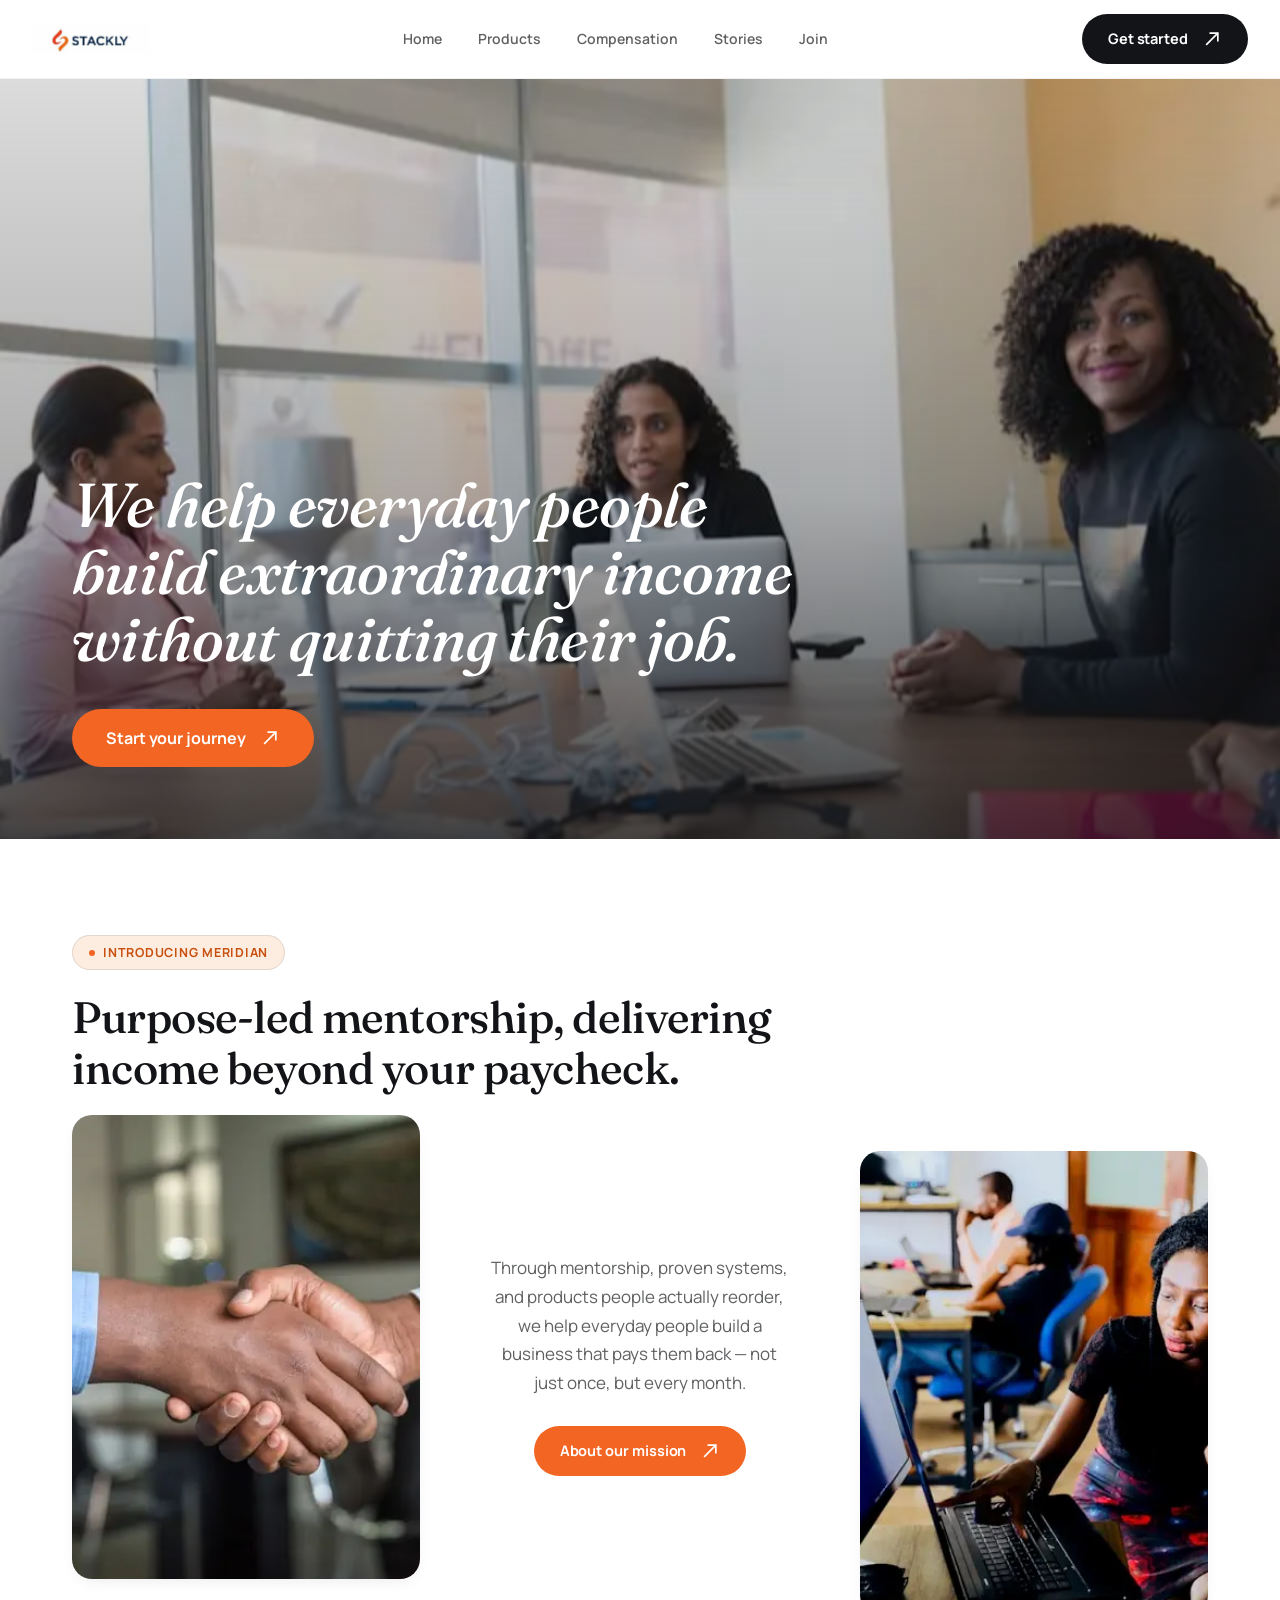
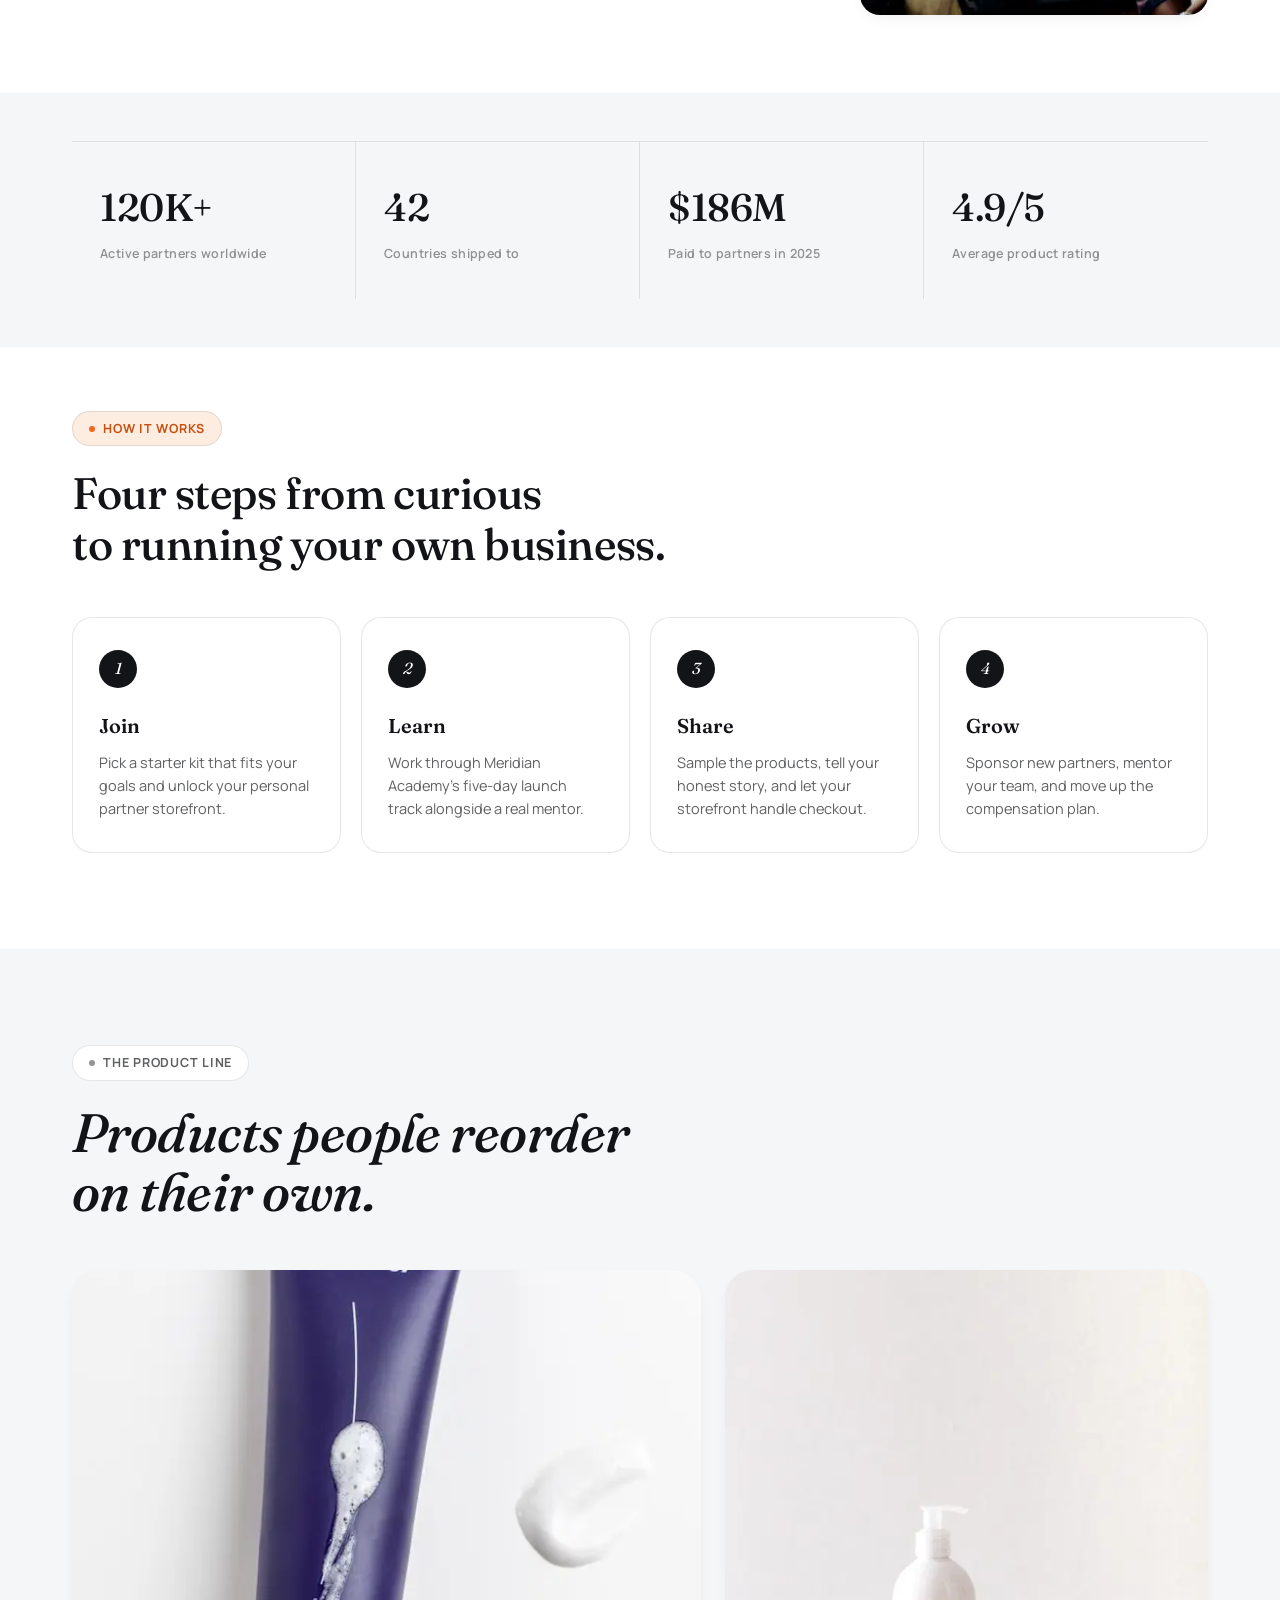
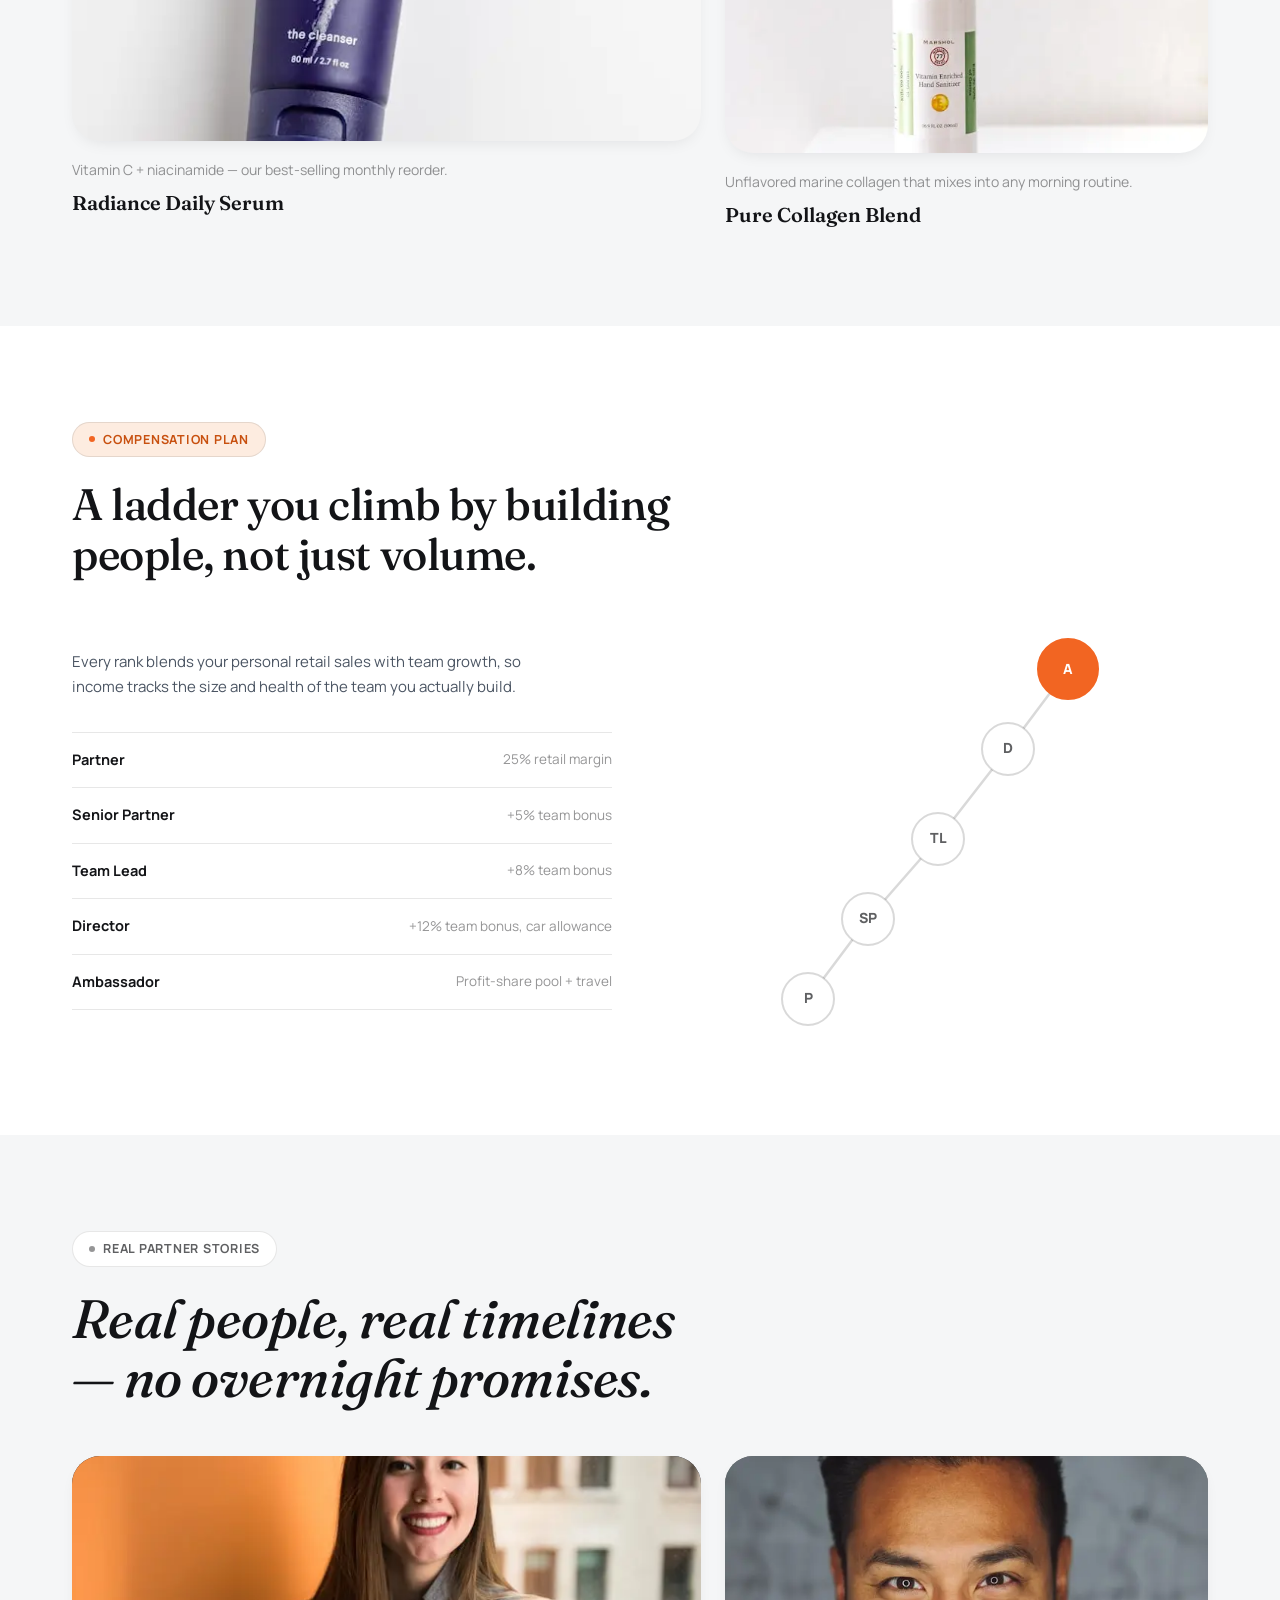
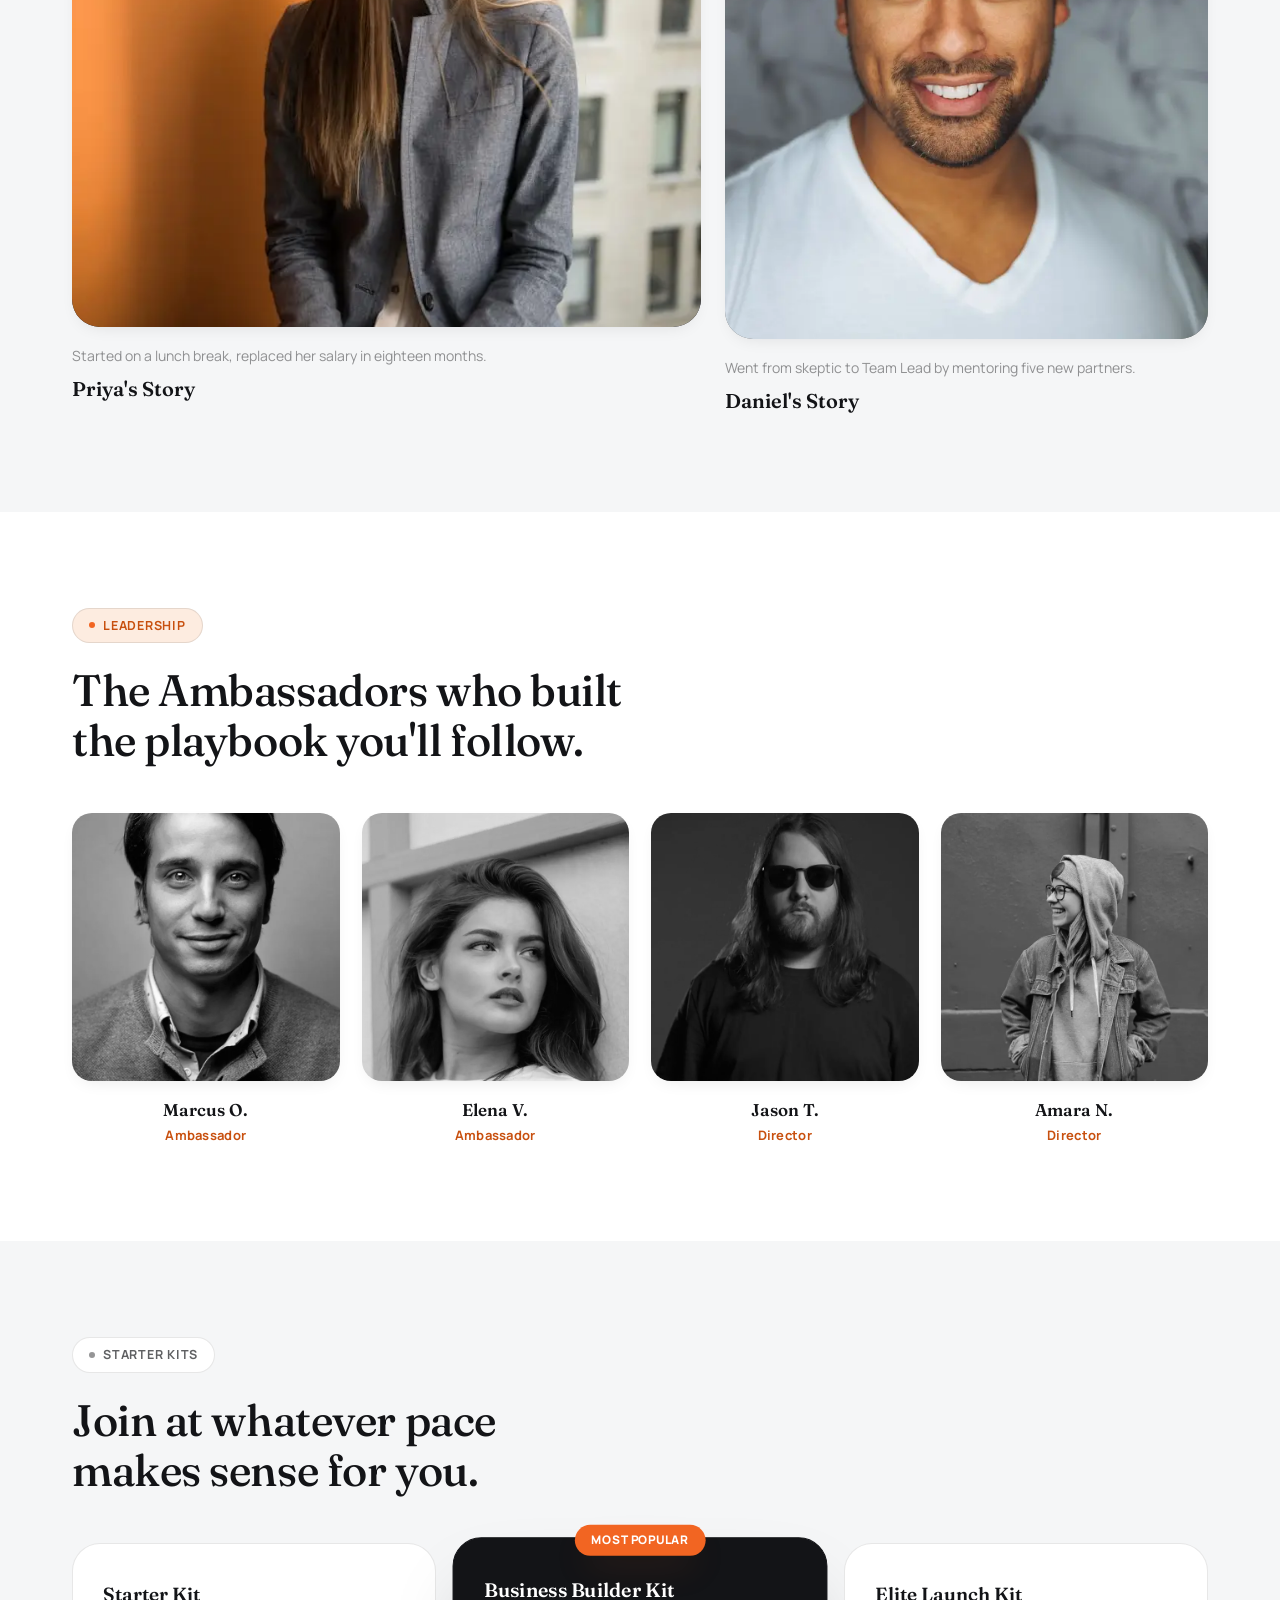
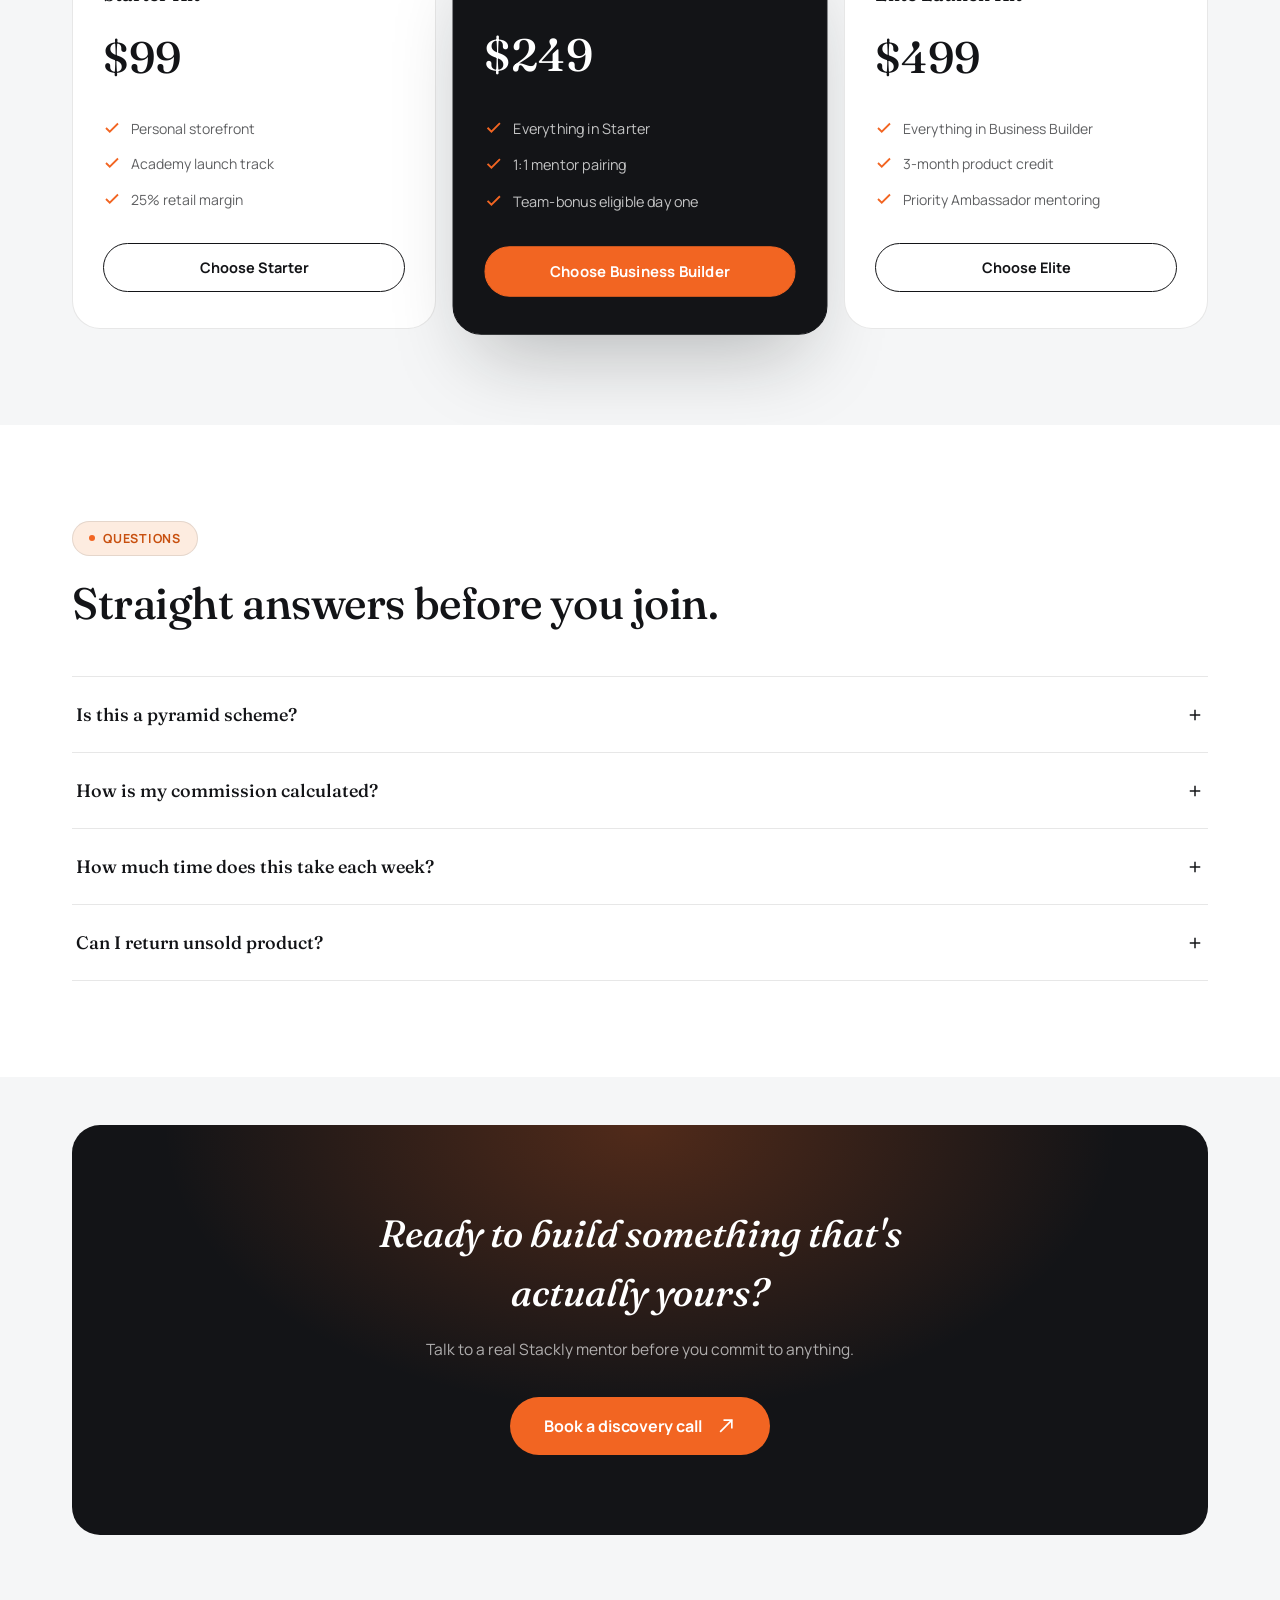
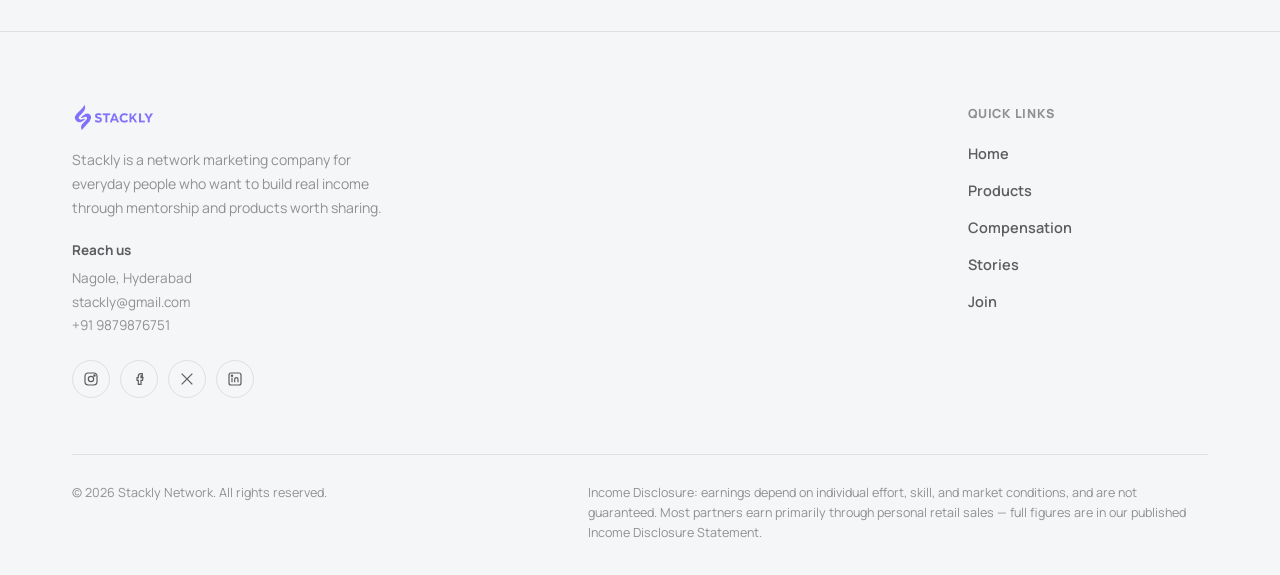
==== index.html @ 29452d9d "initial commit" ====
<!DOCTYPE html>
<html lang="en">
<head>
<meta charset="UTF-8">
<meta name="viewport" content="width=device-width, initial-scale=1.0">
<title>Multilevel marketing</title>
<meta name="description" content="Meridian is a network marketing company for everyday people who want to build real income through mentorship, proven systems, and products worth sharing.">
<link rel="stylesheet" href="./Style.css">
</head>
<body>

<!-- ======================= HEADER ======================= -->
<header class="site-header" id="site-header">
  <div class="header-inner">
    <a href="index.html" class="logo-slot" aria-label="Homepage">
      <img src="./Assets/S.webp" alt="Your logo" class="logo-img">
    </a>

    <nav class="header-nav">
      <a href="index.html">Home</a>
      <a href="products.html">Products</a>
      <a href="compensation.html">Compensation</a>
      <a href="stories.html">Stories</a>
      <a href="join.html">Join</a>
    </nav>

    <div class="header-right">
      <button class="roll-btn dark" onclick="window.location.href='Login.html';">
        <span class="roll-text"><span class="roll-text-inner">
          <span>Get started</span>
          <span>Get started</span>
        </span></span>
        <span class="roll-arrow"><svg viewBox="0 0 24 24" fill="none" stroke="currentColor" stroke-width="2"><line x1="5" y1="19" x2="19" y2="5"/><polyline points="9 5 19 5 19 15"/></svg></span>
      </button>
    </div>

    <button class="nav-toggle" id="menu-toggle" aria-label="Open menu">
      <svg viewBox="0 0 24 24" fill="none" stroke="currentColor" stroke-width="2"><line x1="3" y1="6" x2="21" y2="6"/><line x1="3" y1="12" x2="21" y2="12"/><line x1="3" y1="18" x2="21" y2="18"/></svg>
    </button>
  </div>

  <!-- Mobile menu -->
  <div class="mobile-menu" id="mobile-menu">
    <div class="mobile-menu-backdrop" id="menu-backdrop"></div>
    <div class="mobile-sheet">
      <div class="mobile-nav-links">
        <a href="index.html">Home</a>
        <a href="products.html">Products</a>
        <a href="compensation.html">Compensation</a>
        <a href="stories.html">Stories</a>
        <a href="join.html">Join</a>
      </div>
      <button class="roll-btn orange" onclick="window.location.href='Login.html';">
        <span class="roll-text"><span class="roll-text-inner">
          <span>Get started</span>
          <span>Get started</span>
        </span></span>
        <span class="roll-arrow"><svg viewBox="0 0 24 24" fill="none" stroke="currentColor" stroke-width="2"><line x1="5" y1="19" x2="19" y2="5"/><polyline points="9 5 19 5 19 15"/></svg></span>
      </button>
    </div>
  </div>
</header>

<!-- ======================= HERO ======================= -->
<section class="hero">
  <div class="hero-media" aria-hidden="true">
    <img src="./Assets/mlm1.webp" alt="" class="hero-media-img">
    <div class="hero-overlay"></div>
  </div>

  <div class="hero-content wrap px">
    <div class="hero-inner">
      <h1 class="hero-headline">
        We help everyday people<br class="desktop-break"><span class="mobile-space"> </span>
        build extraordinary income<br class="desktop-break"><span class="mobile-space"> </span>
        without quitting their job.
      </h1>

      <div class="hero-cta-row">
        <button class="roll-btn orange big" onclick="window.location.href='404.html';">
          <span class="roll-text"><span class="roll-text-inner">
            <span>Start your journey</span>
            <span>Start your journey</span>
          </span></span>
          <span class="roll-arrow"><svg viewBox="0 0 24 24" fill="none" stroke="currentColor" stroke-width="2"><line x1="5" y1="19" x2="19" y2="5"/><polyline points="9 5 19 5 19 15"/></svg></span>
        </button>
      </div>
    </div>
  </div>
</section>

<!-- ======================= ABOUT ======================= -->
<section class="section-white">
  <div class="wrap px">
    <div class="badge-row">
      <span class="badge-pill">Introducing Meridian</span>
    </div>

    <h2 class="section-heading">Purpose-led mentorship, delivering<br>income beyond your paycheck.</h2>

    <div class="about-mobile about-stack">
      <p>Through mentorship, proven systems, and products people actually reorder, we help everyday people build a business that pays them back — not just once, but every month.</p>
      <button class="roll-btn orange" onclick="window.location.href='404.html';">
        <span class="roll-text"><span class="roll-text-inner">
          <span>About our mission</span>
          <span>About our mission</span>
        </span></span>
        <span class="roll-arrow"><svg viewBox="0 0 24 24" fill="none" stroke="currentColor" stroke-width="2"><line x1="5" y1="19" x2="19" y2="5"/><polyline points="9 5 19 5 19 15"/></svg></span>
      </button>
      <div class="about-images">
        <div class="img-a"><img src="./Assets/mlm2.webp" alt="Small team reviewing a growth plan together"></div>
        <div class="img-b"><img src="./Assets/mlm3.webp" alt="Mentor coaching a new partner at a laptop"></div>
      </div>
    </div>

    <div class="about-desktop">
      <div class="col-left">
        <img src="./Assets/mlm2.webp" alt="Small team reviewing a growth plan together">
      </div>
      <div class="col-center">
        <div class="col-center-inner">
          <p>Through mentorship, proven systems,<br>and products people actually reorder,<br>we help everyday people build a<br>business that pays them back — not<br>just once, but every month.</p>
          <button class="roll-btn orange" onclick="window.location.href='404.html';">
            <span class="roll-text"><span class="roll-text-inner">
              <span>About our mission</span>
              <span>About our mission</span>
            </span></span>
            <span class="roll-arrow"><svg viewBox="0 0 24 24" fill="none" stroke="currentColor" stroke-width="2"><line x1="5" y1="19" x2="19" y2="5"/><polyline points="9 5 19 5 19 15"/></svg></span>
          </button>
        </div>
      </div>
      <div class="col-right">
        <img src="./Assets/mlm3.webp" alt="Mentor coaching a new partner at a laptop">
      </div>
    </div>
  </div>
</section>

<!-- ======================= STATS ======================= -->
<section class="section-gray" style="padding-top:48px; padding-bottom:48px;">
  <div class="wrap px">
    <div class="stats-grid">
      <div><div class="stat-number">120K+</div><div class="stat-label">Active partners worldwide</div></div>
      <div><div class="stat-number">42</div><div class="stat-label">Countries shipped to</div></div>
      <div><div class="stat-number">$186M</div><div class="stat-label">Paid to partners in 2025</div></div>
      <div><div class="stat-number">4.9/5</div><div class="stat-label">Average product rating</div></div>
    </div>
  </div>
</section>

<!-- ======================= HOW IT WORKS ======================= -->
<section class="section-white" id="how" style="padding-top:64px;">
  <div class="wrap px">
    <div class="badge-row">
      <span class="badge-pill">How it works</span>
    </div>
    <h2 class="section-heading tight">Four steps from curious<br>to running your own business.</h2>

    <div class="steps-grid">
      <div class="step-card">
        <span class="badge-num">1</span>
        <h3>Join</h3>
        <p>Pick a starter kit that fits your goals and unlock your personal partner storefront.</p>
      </div>
      <div class="step-card">
        <span class="badge-num">2</span>
        <h3>Learn</h3>
        <p>Work through Meridian Academy's five-day launch track alongside a real mentor.</p>
      </div>
      <div class="step-card">
        <span class="badge-num">3</span>
        <h3>Share</h3>
        <p>Sample the products, tell your honest story, and let your storefront handle checkout.</p>
      </div>
      <div class="step-card">
        <span class="badge-num">4</span>
        <h3>Grow</h3>
        <p>Sponsor new partners, mentor your team, and move up the compensation plan.</p>
      </div>
    </div>
  </div>
</section>

<!-- ======================= PRODUCTS ======================= -->
<section class="section-gray" id="products">
  <div class="wrap px">
    <div class="badge-row">
      <span class="badge-pill gray-300">The product line</span>
    </div>
    <h2 class="big-heading">Products people reorder<br class="desktop-break"> on their own.</h2>

    <div class="cards-grid">
      <a href="#" class="media-card">
        <div class="media-frame ratio-4x3">
          <img src="./Assets/mlm4.webp" alt="Radiance daily serum bottle">
          <div class="hover-pill">
            <span class="hp-icon"><svg viewBox="0 0 24 24" fill="none" stroke="currentColor" stroke-width="2"><line x1="7" y1="17" x2="17" y2="7"/><polyline points="7 7 17 7 17 17"/></svg></span>
            <span class="hp-label">Shop now</span>
          </div>
        </div>
        <div class="media-caption">
          <p class="desc">Vitamin C + niacinamide — our best-selling monthly reorder.</p>
          <p class="title">Radiance Daily Serum</p>
        </div>
      </a>

      <a href="#" class="media-card">
        <div class="media-frame ratio-square">
          <img src="./Assets/mlm5.webp" alt="Pure collagen wellness blend">
          <div class="hover-pill dark">
            <span class="hp-icon"><svg viewBox="0 0 24 24" fill="none" stroke="currentColor" stroke-width="2"><line x1="7" y1="17" x2="17" y2="7"/><polyline points="7 7 17 7 17 17"/></svg></span>
            <span class="hp-label">View product</span>
          </div>
        </div>
        <div class="media-caption">
          <p class="desc">Unflavored marine collagen that mixes into any morning routine.</p>
          <p class="title">Pure Collagen Blend</p>
        </div>
      </a>
    </div>
  </div>
</section>

<!-- ======================= COMPENSATION LADDER ======================= -->
<section class="section-white" id="compensation">
  <div class="wrap px">
    <div class="badge-row">
      <span class="badge-pill">Compensation plan</span>
    </div>
    <h2 class="section-heading">A ladder you climb by building<br>people, not just volume.</h2>

    <div class="ladder-wrap">
      <div>
        <p style="font-size:15px; line-height:1.7; color:#4b5563; max-width:460px; margin:0;">Every rank blends your personal retail sales with team growth, so income tracks the size and health of the team you actually build.</p>
        <div class="rank-legend">
          <div class="rank-legend-item"><span>Partner</span><span>25% retail margin</span></div>
          <div class="rank-legend-item"><span>Senior Partner</span><span>+5% team bonus</span></div>
          <div class="rank-legend-item"><span>Team Lead</span><span>+8% team bonus</span></div>
          <div class="rank-legend-item"><span>Director</span><span>+12% team bonus, car allowance</span></div>
          <div class="rank-legend-item"><span>Ambassador</span><span>Profit-share pool + travel</span></div>
        </div>
      </div>

      <div class="ladder-svg-holder">
        <svg viewBox="0 0 380 420" xmlns="http://www.w3.org/2000/svg">
          <defs>
            <linearGradient id="rankGrad" x1="0" y1="420" x2="380" y2="0" gradientUnits="userSpaceOnUse">
              <stop stop-color="#e05a1a"/>
              <stop offset="1" stop-color="#F26522"/>
            </linearGradient>
          </defs>
          <line class="rank-line" x1="60" y1="380" x2="120" y2="300"/>
          <line class="rank-line" x1="120" y1="300" x2="190" y2="220"/>
          <line class="rank-line" x1="190" y1="220" x2="260" y2="130"/>
          <line class="rank-line" x1="260" y1="130" x2="320" y2="50"/>
          <g class="rank-node"><circle cx="60" cy="380" r="26"/><text x="60" y="384" text-anchor="middle">P</text></g>
          <g class="rank-node"><circle cx="120" cy="300" r="26"/><text x="120" y="304" text-anchor="middle">SP</text></g>
          <g class="rank-node"><circle cx="190" cy="220" r="26"/><text x="190" y="224" text-anchor="middle">TL</text></g>
          <g class="rank-node"><circle cx="260" cy="130" r="26"/><text x="260" y="134" text-anchor="middle">D</text></g>
          <g class="rank-node active"><circle cx="320" cy="50" r="30"/><text x="320" y="55" text-anchor="middle">A</text></g>
        </svg>
      </div>
    </div>
  </div>
</section>

<!-- ======================= SUCCESS STORIES ======================= -->
<section class="section-gray" id="stories">
  <div class="wrap px">
    <div class="badge-row">
      <span class="badge-pill gray-300">Real partner stories</span>
    </div>
    <h2 class="big-heading">Real people, real timelines<br class="desktop-break"> — no overnight promises.</h2>

    <div class="cards-grid">
      <a href="#" class="media-card">
        <div class="media-frame ratio-4x3" style="background:#1a1d2e;">
          <video autoplay muted loop playsinline poster="./Assets/mlm6.webp" src="./Assets/mlm6.webp"></video>
          <div class="hover-pill">
            <span class="hp-icon"><svg viewBox="0 0 24 24" fill="none" stroke="currentColor" stroke-width="2"><path d="M9 17a5 5 0 0 1 0-10h1"/><path d="M15 7a5 5 0 0 1 0 10h-1"/><line x1="8" y1="12" x2="16" y2="12"/></svg></span>
            <span class="hp-label">Watch story</span>
          </div>
        </div>
        <div class="media-caption">
          <p class="desc">Started on a lunch break, replaced her salary in eighteen months.</p>
          <p class="title">Priya's Story</p>
        </div>
      </a>

      <a href="#" class="media-card">
        <div class="media-frame ratio-square" style="background:#6b6b6b;">
          <video autoplay muted loop playsinline poster="./Assets/mlm7.webp" src="./Assets/mlm7.webp"></video>
          <div class="hover-pill dark">
            <span class="hp-icon"><svg viewBox="0 0 24 24" fill="none" stroke="currentColor" stroke-width="2"><line x1="5" y1="19" x2="19" y2="5"/><polyline points="9 5 19 5 19 15"/></svg></span>
            <span class="hp-label">Read case study</span>
          </div>
        </div>
        <div class="media-caption">
          <p class="desc">Went from skeptic to Team Lead by mentoring five new partners.</p>
          <p class="title">Daniel's Story</p>
        </div>
      </a>
    </div>
  </div>
</section>

<!-- ======================= LEADERSHIP ======================= -->
<section class="section-white" id="leaders">
  <div class="wrap px">
    <div class="badge-row">
      <span class="badge-pill">Leadership</span>
    </div>
    <h2 class="section-heading tight">The Ambassadors who built<br>the playbook you'll follow.</h2>

    <div class="leaders-grid">
      <div class="leader-card">
        <img src="./Assets/mlm8.webp" alt="Portrait of leader Marcus O.">
        <h4>Marcus O.</h4><p>Ambassador</p>
      </div>
      <div class="leader-card">
        <img src="./Assets/mlm9.webp" alt="Portrait of leader Elena V.">
        <h4>Elena V.</h4><p>Ambassador</p>
      </div>
      <div class="leader-card">
        <img src="./Assets/mlm10.webp" alt="Portrait of leader Jason T.">
        <h4>Jason T.</h4><p>Director</p>
      </div>
      <div class="leader-card">
        <img src="./Assets/mlm11.webp" alt="Portrait of leader Amara N.">
        <h4>Amara N.</h4><p>Director</p>
      </div>
    </div>
  </div>
</section>

<!-- ======================= PRICING ======================= -->
<section class="section-gray" id="join">
  <div class="wrap px">
    <div class="badge-row">
      <span class="badge-pill gray-300">Starter kits</span>
    </div>
    <h2 class="section-heading tight">Join at whatever pace<br>makes sense for you.</h2>

    <div class="pricing-grid">
      <div class="price-card">
        <h3>Starter Kit</h3>
        <div class="price">$99</div>
        <ul>
          <li><svg viewBox="0 0 24 24" fill="none" stroke-width="2"><polyline points="20 6 9 17 4 12"/></svg>Personal storefront</li>
          <li><svg viewBox="0 0 24 24" fill="none" stroke-width="2"><polyline points="20 6 9 17 4 12"/></svg>Academy launch track</li>
          <li><svg viewBox="0 0 24 24" fill="none" stroke-width="2"><polyline points="20 6 9 17 4 12"/></svg>25% retail margin</li>
        </ul>
        <button class="btn-flat" onclick="window.location.href='404.html';">Choose Starter</button>
      </div>
      <div class="price-card featured">
        <span class="price-badge">Most popular</span>
        <h3>Business Builder Kit</h3>
        <div class="price">$249</div>
        <ul>
          <li><svg viewBox="0 0 24 24" fill="none" stroke-width="2"><polyline points="20 6 9 17 4 12"/></svg>Everything in Starter</li>
          <li><svg viewBox="0 0 24 24" fill="none" stroke-width="2"><polyline points="20 6 9 17 4 12"/></svg>1:1 mentor pairing</li>
          <li><svg viewBox="0 0 24 24" fill="none" stroke-width="2"><polyline points="20 6 9 17 4 12"/></svg>Team-bonus eligible day one</li>
        </ul>
        <button class="btn-flat" onclick="window.location.href='404.html';">Choose Business Builder</button>
      </div>
      <div class="price-card">
        <h3>Elite Launch Kit</h3>
        <div class="price">$499</div>
        <ul>
          <li><svg viewBox="0 0 24 24" fill="none" stroke-width="2"><polyline points="20 6 9 17 4 12"/></svg>Everything in Business Builder</li>
          <li><svg viewBox="0 0 24 24" fill="none" stroke-width="2"><polyline points="20 6 9 17 4 12"/></svg>3-month product credit</li>
          <li><svg viewBox="0 0 24 24" fill="none" stroke-width="2"><polyline points="20 6 9 17 4 12"/></svg>Priority Ambassador mentoring</li>
        </ul>
        <button class="btn-flat" onclick="window.location.href='404.html';">Choose Elite</button>
      </div>
    </div>
  </div>
</section>

<!-- ======================= FAQ ======================= -->
<section class="section-white" id="faq">
  <div class="wrap px">
    <div class="badge-row">
      <span class="badge-pill">Questions</span>
    </div>
    <h2 class="section-heading tight">Straight answers before you join.</h2>

    <div class="faq-list">
      <div class="faq-item">
        <button class="faq-question">Is this a pyramid scheme?<svg viewBox="0 0 24 24" fill="none" stroke="currentColor" stroke-width="2"><line x1="12" y1="5" x2="12" y2="19"/><line x1="5" y1="12" x2="19" y2="12"/></svg></button>
        <div class="faq-answer"><p>No. Stackly pays commissions on real retail sales to real customers, not on recruiting alone. Our published Income Disclosure Statement shows what typical partners actually earn.</p></div>
      </div>
      <div class="faq-item">
        <button class="faq-question">How is my commission calculated?<svg viewBox="0 0 24 24" fill="none" stroke="currentColor" stroke-width="2"><line x1="12" y1="5" x2="12" y2="19"/><line x1="5" y1="12" x2="19" y2="12"/></svg></button>
        <div class="faq-answer"><p>You earn a retail margin on every product you sell directly, plus a team bonus once you reach Senior Partner rank based on your group's monthly volume.</p></div>
      </div>
      <div class="faq-item">
        <button class="faq-question">How much time does this take each week?<svg viewBox="0 0 24 24" fill="none" stroke="currentColor" stroke-width="2"><line x1="12" y1="5" x2="12" y2="19"/><line x1="5" y1="12" x2="19" y2="12"/></svg></button>
        <div class="faq-answer"><p>Most partners start with three to five hours a week alongside their existing job, then scale up as their customer base grows.</p></div>
      </div>
      <div class="faq-item">
        <button class="faq-question">Can I return unsold product?<svg viewBox="0 0 24 24" fill="none" stroke="currentColor" stroke-width="2"><line x1="12" y1="5" x2="12" y2="19"/><line x1="5" y1="12" x2="19" y2="12"/></svg></button>
        <div class="faq-answer"><p>Yes. Unopened product is covered by a 30-day buyback policy at 90% of what you paid, so you're never stuck holding stock.</p></div>
      </div>
    </div>
  </div>
</section>

<!-- ======================= FINAL CTA ======================= -->
<section class="section-gray" style="padding-top:48px;">
  <div class="wrap px">
    <div class="cta-banner">
      <h2>Ready to build something that's actually yours?</h2>
      <p>Talk to a real Stackly mentor before you commit to anything.</p>
      <button class="roll-btn orange big" onclick="window.location.href='404.html';">
        <span class="roll-text"><span class="roll-text-inner">
          <span>Book a discovery call</span>
          <span>Book a discovery call</span>
        </span></span>
        <span class="roll-arrow"><svg viewBox="0 0 24 24" fill="none" stroke="currentColor" stroke-width="2"><line x1="5" y1="19" x2="19" y2="5"/><polyline points="9 5 19 5 19 15"/></svg></span>
      </button>
    </div>
  </div>
</section>

<!-- ======================= FOOTER ======================= -->
<footer class="site-footer">
  <div class="wrap px">
    <div class="footer-top">
      <div class="footer-brand">
        <a href="index.html" class="footer-logo-slot" aria-label="Homepage">
          <img src="./Assets/Stacklyimg1.webp" alt="Your logo" class="footer-logo-img">
        </a>
        <p>Stackly is a network marketing company for everyday people who want to build real income through mentorship and products worth sharing.</p>

        <div class="footer-address">
          <strong>Reach us</strong>
          Nagole, Hyderabad<br>
          <a href="mailto:stackly@gmail.com">stackly@gmail.com</a><br>
          <a href="tel:+919879876751">+91 9879876751</a>
        </div>

        <div class="footer-social">
          <a href="404.html" aria-label="Instagram">
            <svg viewBox="0 0 24 24" fill="none" stroke="currentColor" stroke-width="1.8"><rect x="3" y="3" width="18" height="18" rx="5"/><circle cx="12" cy="12" r="4"/><circle cx="17.2" cy="6.8" r="1"/></svg>
          </a>
          <a href="404.html" aria-label="Facebook">
            <svg viewBox="0 0 24 24" fill="none" stroke="currentColor" stroke-width="1.8"><path d="M15 8h2V4h-2a4 4 0 0 0-4 4v2H9v4h2v6h4v-6h2.2l.8-4H15V8a1 1 0 0 1 1-1"/></svg>
          </a>
          <a href="404.html" aria-label="X / Twitter">
            <svg viewBox="0 0 24 24" fill="none" stroke="currentColor" stroke-width="1.8"><path d="M4 4l16 16M20 4L4 20"/></svg>
          </a>
          <a href="404.html" aria-label="LinkedIn">
            <svg viewBox="0 0 24 24" fill="none" stroke="currentColor" stroke-width="1.8"><rect x="3" y="3" width="18" height="18" rx="3"/><line x1="7.5" y1="10" x2="7.5" y2="17"/><circle cx="7.5" cy="7" r="1"/><path d="M11.5 17v-4.5a2.5 2.5 0 0 1 5 0V17"/></svg>
          </a>
        </div>
      </div>

      <div class="footer-cols single">
        <div class="footer-col">
          <h4>Quick Links</h4>
          <ul>
            <li><a href="index.html">Home</a></li>
            <li><a href="products.html">Products</a></li>
            <li><a href="compensation.html">Compensation</a></li>
            <li><a href="stories.html">Stories</a></li>
            <li><a href="join.html">Join</a></li>
          </ul>
        </div>
      </div>
    </div>
    <div class="footer-bottom">
      <span>&copy; 2026 Stackly Network. All rights reserved.</span>
      <span class="footer-disclosure">Income Disclosure: earnings depend on individual effort, skill, and market conditions, and are not guaranteed. Most partners earn primarily through personal retail sales — full figures are in our published Income Disclosure Statement.</span>
    </div>
  </div>
</footer>

<script>
  // Mobile menu toggle
  const menuToggle = document.getElementById('menu-toggle');
  const mobileMenu = document.getElementById('mobile-menu');
  const menuBackdrop = document.getElementById('menu-backdrop');
  if (menuToggle && mobileMenu) {
    menuToggle.addEventListener('click', () => mobileMenu.classList.add('open'));
    menuBackdrop.addEventListener('click', () => mobileMenu.classList.remove('open'));
    mobileMenu.querySelectorAll('a').forEach(link => {
      link.addEventListener('click', () => mobileMenu.classList.remove('open'));
    });
  }

  // FAQ accordion
  document.querySelectorAll('.faq-item').forEach(item => {
    const q = item.querySelector('.faq-question');
    if (q) {
      q.addEventListener('click', () => {
        const isOpen = item.classList.contains('open');
        document.querySelectorAll('.faq-item.open').forEach(i => i.classList.remove('open'));
        if (!isOpen) item.classList.add('open');
      });
    }
  });
</script>
</body>
</html>
---- Style.css ----
@import url('https://fonts.googleapis.com/css2?family=Fraunces:ital,opsz,wght@0,9..144,400;0,9..144,500;0,9..144,600;1,9..144,500;1,9..144,600&family=Manrope:wght@400;500;600;700;800&display=swap');

:root{
  --white:#ffffff;
  --paper:#f5f6f7;
  --paper-deep:#eef0f1;
  --ink:#131417;
  --ink-80:rgba(19,20,23,.82);
  --ink-70:rgba(19,20,23,.68);
  --ink-45:rgba(19,20,23,.45);
  --ink-25:rgba(19,20,23,.16);
  --line:rgba(19,20,23,.1);
  --line-soft:rgba(19,20,23,.06);
  --accent:#F26522;
  --accent-ink:#c8500f;
  --accent-pale:#fdece0;
  --accent-glow:rgba(242,101,34,.35);
  --radius-xl:28px;
  --radius-lg:20px;
  --radius-md:14px;
  --radius-sm:9px;
  --radius-pill:999px;
  --shadow-xs:0 1px 2px rgba(19,20,23,.04);
  --shadow-sm:0 6px 18px -8px rgba(19,20,23,.12);
  --shadow-md:0 18px 40px -14px rgba(19,20,23,.18);
  --shadow-lg:0 40px 80px -24px rgba(19,20,23,.28);
  --shadow-accent:0 16px 34px -12px var(--accent-glow);
  --ease:cubic-bezier(.22,1,.36,1);
  --ease-soft:cubic-bezier(.4,0,.2,1);
  --dur-fast:.22s;
  --dur:.4s;
  --dur-slow:.9s;
  --header-h:78px;
}

*, *::before, *::after{ box-sizing:border-box; }
html{ scroll-behavior:smooth; scroll-padding-top:calc(var(--header-h) + 16px); }
html,body{ margin:0; padding:0; overflow-x:clip; max-width:100%; }
body{
  background:var(--white);
  color:var(--ink);
  font-family:'Manrope',-apple-system,BlinkMacSystemFont,'Segoe UI',sans-serif;
  font-size:16px;
  line-height:1.55;
  -webkit-font-smoothing:antialiased;
  -moz-osx-font-smoothing:grayscale;
}
img{ max-width:100%; display:block; }
a{ color:inherit; text-decoration:none; }
button{ font-family:inherit; cursor:pointer; background:none; border:none; color:inherit; }
ul{ list-style:none; margin:0; padding:0; }
svg{ display:block; }
h1,h2,h3,h4,p{ margin:0; }
::selection{ background:var(--accent); color:var(--white); }
::-webkit-scrollbar{ width:10px; height:10px; }
::-webkit-scrollbar-track{ background:var(--paper); }
::-webkit-scrollbar-thumb{ background:var(--ink-25); border-radius:99px; }
::-webkit-scrollbar-thumb:hover{ background:var(--ink-45); }
:focus-visible{ outline:2px solid var(--accent); outline-offset:3px; border-radius:4px; }
@media (prefers-reduced-motion: reduce){
  *, *::before, *::after{
    animation-duration:.001ms !important;
    animation-iteration-count:1 !important;
    transition-duration:.001ms !important;
    scroll-behavior:auto !important;
  }
}

.wrap{ max-width:1200px; margin:0 auto; }
.px{ padding-left:32px; padding-right:32px; }
@media (max-width:900px){ .px{ padding-left:24px; padding-right:24px; } }
@media (max-width:560px){ .px{ padding-left:20px; padding-right:20px; } }

.section-white{ background:var(--white); padding:96px 0; position:relative; }
.section-gray{ background:var(--paper); padding:96px 0; position:relative; }
@media (max-width:768px){
  .section-white, .section-gray{ padding:64px 0; }
}

.badge-row{ display:flex; align-items:center; gap:10px; margin-bottom:22px; }
.badge-pill{
  display:inline-flex; align-items:center; gap:8px;
  padding:7px 16px;
  border:1px solid var(--line);
  border-radius:var(--radius-pill);
  font-size:12.5px; font-weight:700; letter-spacing:.06em; text-transform:uppercase;
  color:var(--accent-ink);
  background:var(--accent-pale);
}
.badge-pill.gray-300{
  color:var(--ink-70);
  background:var(--white);
  border-color:var(--line);
}
.badge-pill::before{
  content:"";
  width:6px; height:6px; border-radius:50%;
  background:var(--accent);
  flex-shrink:0;
}
.badge-pill.gray-300::before{ background:var(--ink-45); }

.section-heading{
  font-family:'Fraunces', serif;
  font-weight:500;
  font-size:clamp(28px, 3.6vw, 44px);
  line-height:1.14;
  letter-spacing:-.01em;
  color:var(--ink);
  max-width:720px;
  margin-bottom:40px;
}
.section-heading.tight{ margin-bottom:48px; }
.big-heading{
  font-family:'Fraunces', serif;
  font-weight:500;
  font-style:italic;
  font-size:clamp(32px, 4.4vw, 54px);
  line-height:1.1;
  letter-spacing:-.01em;
  color:var(--ink);
  max-width:780px;
  margin-bottom:48px;
}

.badge-num{
  display:inline-flex; align-items:center; justify-content:center;
  width:38px; height:38px;
  border-radius:50%;
  background:var(--ink);
  color:var(--white);
  font-family:'Fraunces', serif;
  font-style:italic;
  font-size:16px;
  margin-bottom:22px;
}

.roll-btn{
  position:relative;
  display:inline-flex;
  align-items:center;
  gap:14px;
  padding:15px 26px;
  border-radius:var(--radius-pill);
  font-size:14.5px;
  font-weight:700;
  letter-spacing:-.005em;
  overflow:hidden;
  isolation:isolate;
  transition:transform var(--dur-fast) var(--ease), box-shadow var(--dur-fast) var(--ease);
}
.roll-btn::before{
  content:"";
  position:absolute; inset:0;
  background:var(--accent-ink);
  transform:translateY(102%);
  transition:transform var(--dur) var(--ease);
  z-index:0;
}
.roll-btn.dark::before{ background:#000; }
.roll-btn:hover::before{ transform:translateY(0); }
.roll-btn:hover{ transform:translateY(-2px); box-shadow:var(--shadow-accent); }
.roll-btn.dark:hover{ box-shadow:var(--shadow-md); }
.roll-btn:active{ transform:translateY(0px) scale(.98); }

.roll-btn.orange{ background:var(--accent); color:var(--white); }
.roll-btn.dark{ background:var(--ink); color:var(--white); }
.roll-btn.big{ padding:19px 34px; font-size:16px; }

.roll-text{ position:relative; z-index:1; display:block; height:1.15em; overflow:hidden; }
.roll-text-inner{
  display:flex; flex-direction:column;
  transition:transform var(--dur) var(--ease);
}
.roll-btn:hover .roll-text-inner{ transform:translateY(-1.15em); }
.roll-text-inner span{ display:block; height:1.15em; line-height:1.15em; white-space:nowrap; }

.roll-arrow{
  position:relative; z-index:1;
  display:inline-flex; align-items:center; justify-content:center;
  width:20px; height:20px;
  transition:transform var(--dur-fast) var(--ease-soft);
}
.roll-arrow svg{ width:100%; height:100%; }
.roll-btn:hover .roll-arrow{ transform:translate(3px,-3px) rotate(0deg); }

.btn-flat{
  width:100%;
  padding:14px 22px;
  border-radius:var(--radius-pill);
  border:1.5px solid var(--ink);
  background:transparent;
  color:var(--ink);
  font-weight:700;
  font-size:14.5px;
  transition:background var(--dur-fast) var(--ease), color var(--dur-fast) var(--ease), transform var(--dur-fast) var(--ease);
}
.btn-flat:hover{ background:var(--ink); color:var(--white); transform:translateY(-2px); }
.price-card.featured .btn-flat{ background:var(--accent); border-color:var(--accent); color:var(--white); }
.price-card.featured .btn-flat:hover{ background:var(--accent-ink); border-color:var(--accent-ink); }

/* HEADER */
.site-header{
  position:sticky; top:0; z-index:100;
  background:var(--white);
  border-bottom:1px solid var(--line-soft);
}
.header-inner{
  max-width:1280px; margin:0 auto;
  height:var(--header-h);
  padding:0 32px;
  display:flex; align-items:center; justify-content:space-between; gap:24px;
}
@media (max-width:900px){ .header-inner{ padding:0 24px; } }

.logo-slot{ display:flex; align-items:center; flex-shrink:0; }
.logo-img{ height:30px; width:auto; object-fit:contain; }

.header-nav{ display:flex; align-items:center; gap:36px; }
.header-nav a{
  position:relative;
  font-size:14px; font-weight:600; color:var(--ink-70);
  padding:4px 0;
  transition:color var(--dur-fast) var(--ease);
}
.header-nav a::after{
  content:"";
  position:absolute; left:0; right:100%; bottom:0;
  height:1.5px; background:var(--accent);
  transition:right var(--dur) var(--ease);
}
.header-nav a:hover{ color:var(--ink); }
.header-nav a:hover::after{ right:0; }

.header-right{ display:flex; align-items:center; gap:16px; }

.nav-toggle{
  display:none;
  width:42px; height:42px;
  align-items:center; justify-content:center;
  border-radius:50%;
  border:1px solid var(--line);
  flex-shrink:0;
}
.nav-toggle svg{ width:18px; height:18px; }
.nav-toggle:hover{ background:var(--paper); }

/* Mobile menu */
.mobile-menu{
  position:fixed; inset:0; z-index:200;
  visibility:hidden;
  pointer-events:none;
}
.mobile-menu.open{
  visibility:visible;
  pointer-events:auto;
}
.mobile-menu-backdrop{
  position:absolute; inset:0;
  background:rgba(19,20,23,.4);
  backdrop-filter:blur(3px);
  opacity:0;
  transition:opacity var(--dur) var(--ease);
}
.mobile-menu.open .mobile-menu-backdrop{ opacity:1; }

.mobile-sheet{
  position:absolute; top:0; right:0;
  height:100%; width:min(360px, 86vw);
  background:var(--white);
  box-shadow:var(--shadow-lg);
  padding:100px 28px 32px;
  display:flex; flex-direction:column; gap:36px;
  transform:translateX(100%);
  transition:transform var(--dur-slow) var(--ease);
}
.mobile-menu.open .mobile-sheet{ transform:translateX(0); }

.mobile-nav-links{ display:flex; flex-direction:column; gap:4px; }
.mobile-nav-links a{
  font-family:'Fraunces', serif;
  font-size:26px;
  padding:12px 2px;
  border-bottom:1px solid var(--line-soft);
  color:var(--ink);
}

/* HERO */
.hero{
  position:relative;
  min-height:min(760px, 92vh);
  display:flex;
  align-items:flex-end;
  overflow:hidden;
}
.hero-media{ position:absolute; inset:0; z-index:0; }
.hero-media-img{
  width:100%; height:100%; object-fit:cover;
  transform:scale(1.06);
  animation:heroZoom 16s var(--ease-soft) forwards;
}
@keyframes heroZoom{ to{ transform:scale(1); } }
.hero-overlay{
  position:absolute; inset:0;
  background:linear-gradient(180deg, rgba(19,20,23,.15) 0%, rgba(19,20,23,.35) 55%, rgba(19,20,23,.78) 100%);
}

.hero-content{ position:relative; z-index:1; width:100%; padding-bottom:72px; }
.hero-inner{ max-width:820px; }

.hero-headline{
  font-family:'Fraunces', serif;
  font-weight:500;
  font-style:italic;
  color:var(--white);
  font-size:clamp(34px, 5.4vw, 62px);
  line-height:1.08;
  letter-spacing:-.01em;
  margin-bottom:36px;
  opacity:0;
  animation:heroRise .9s var(--ease) .15s forwards;
}
@keyframes heroRise{
  from{ opacity:0; transform:translateY(22px); }
  to{ opacity:1; transform:translateY(0); }
}

.hero-cta-row{
  display:flex; align-items:center; gap:18px; flex-wrap:wrap;
  opacity:0;
  animation:heroRise .9s var(--ease) .4s forwards;
}

.mobile-space{ display:none; }
@media (max-width:760px){
  .desktop-break{ display:none; }
  .mobile-space{ display:inline; }
}

/* ABOUT */
.about-mobile{ display:flex; flex-direction:column; gap:28px; }
.about-mobile p{ font-size:16.5px; color:var(--ink-70); max-width:560px; }
.about-images{ position:relative; display:flex; gap:16px; margin-top:8px; }
.about-images .img-a, .about-images .img-b{
  border-radius:var(--radius-lg);
  overflow:hidden;
  box-shadow:var(--shadow-sm);
}
.about-images .img-a{ width:38%; align-self:flex-end; }
.about-images .img-b{ width:62%; }
.about-images img{ width:100%; height:100%; object-fit:cover; aspect-ratio:3/4; }

.about-desktop{ display:none; }
@media (min-width:901px){
  .about-mobile{ display:none; }
  .about-desktop{
    display:grid;
    grid-template-columns:1fr 1.1fr 1fr;
    align-items:center;
    gap:28px;
  }
  .about-desktop .col-left img,
  .about-desktop .col-right img{
    border-radius:var(--radius-lg);
    width:100%;
    aspect-ratio:3/4;
    object-fit:cover;
    box-shadow:var(--shadow-sm);
    transition:transform var(--dur-slow) var(--ease);
  }
  .about-desktop .col-left{ transform:translateY(-18px); }
  .about-desktop .col-right{ transform:translateY(18px); }
  .about-desktop .col-left:hover img,
  .about-desktop .col-right:hover img{ transform:scale(1.03); }
  .col-center-inner{ text-align:center; display:flex; flex-direction:column; align-items:center; gap:28px; }
  .col-center-inner p{ font-size:17px; line-height:1.7; color:var(--ink-70); }
}

/* STATS */
.stats-grid{
  display:grid;
  grid-template-columns:repeat(4, minmax(0,1fr));
  gap:0;
  border-top:1px solid var(--line);
}
.stats-grid > div{
  padding:36px 28px;
  border-right:1px solid var(--line);
  transition:background var(--dur-fast) var(--ease);
}
.stats-grid > div:last-child{ border-right:none; }
.stats-grid > div:hover{ background:var(--white); }
.stat-number{
  font-family:'Fraunces', serif;
  font-weight:500;
  font-size:clamp(28px, 3vw, 40px);
  color:var(--ink);
  margin-bottom:6px;
  letter-spacing:-.01em;
}
.stat-label{
  font-size:12.5px;
  font-weight:600;
  letter-spacing:.03em;
  color:var(--ink-45);
}
@media (max-width:760px){
  .stats-grid{ grid-template-columns:1fr 1fr; }
  .stats-grid > div{ border-bottom:1px solid var(--line); padding:26px 20px; }
  .stats-grid > div:nth-child(2n){ border-right:none; }
}

/* STEPS */
.steps-grid{
  display:grid;
  grid-template-columns:repeat(4, minmax(0,1fr));
  gap:20px;
}
.step-card{
  padding:32px 26px;
  background:var(--white);
  border:1px solid var(--line);
  border-radius:var(--radius-lg);
  transition:transform var(--dur) var(--ease), box-shadow var(--dur) var(--ease), border-color var(--dur) var(--ease);
}
.step-card:hover{
  transform:translateY(-6px);
  box-shadow:var(--shadow-md);
  border-color:transparent;
}
.step-card h3{
  font-family:'Fraunces', serif;
  font-size:20px;
  font-weight:600;
  margin-bottom:10px;
}
.step-card p{ font-size:14.5px; color:var(--ink-70); line-height:1.6; }
@media (max-width:900px){ .steps-grid{ grid-template-columns:1fr 1fr; } }
@media (max-width:560px){ .steps-grid{ grid-template-columns:1fr; } }

/* CARDS */
.cards-grid{
  display:grid;
  grid-template-columns:1.3fr 1fr;
  gap:24px;
  align-items:start;
}
.media-card{ display:block; }
.media-frame{
  position:relative;
  border-radius:var(--radius-xl);
  overflow:hidden;
  background:var(--paper-deep);
  box-shadow:var(--shadow-sm);
}
.media-frame.ratio-4x3{ aspect-ratio:4/3; }
.media-frame.ratio-square{ aspect-ratio:1/1; }
.media-frame img, .media-frame video{
  width:100%; height:100%; object-fit:cover;
  transition:transform var(--dur-slow) var(--ease);
}
.media-card:hover .media-frame img,
.media-card:hover .media-frame video{ transform:scale(1.06); }

.hover-pill{
  position:absolute; left:20px; bottom:20px; z-index:2;
  display:inline-flex; align-items:center; gap:10px;
  padding:11px 20px 11px 14px;
  border-radius:var(--radius-pill);
  background:var(--white);
  color:var(--ink);
  font-size:13.5px; font-weight:700;
  box-shadow:var(--shadow-sm);
  opacity:0; transform:translateY(10px) scale(.95);
  transition:opacity var(--dur-fast) var(--ease), transform var(--dur-fast) var(--ease);
}
.hover-pill.dark{ background:var(--ink); color:var(--white); }
.media-card:hover .hover-pill{ opacity:1; transform:translateY(0) scale(1); }
.hp-icon{
  width:26px; height:26px; border-radius:50%;
  display:inline-flex; align-items:center; justify-content:center;
  background:var(--accent-pale); color:var(--accent-ink); flex-shrink:0;
}
.hover-pill.dark .hp-icon{ background:rgba(255,255,255,.15); color:var(--white); }
.hp-icon svg{ width:13px; height:13px; }

.media-caption{ padding-top:18px; }
.media-caption .desc{ font-size:14px; color:var(--ink-45); margin-bottom:6px; }
.media-caption .title{
  font-family:'Fraunces', serif;
  font-size:20px;
  font-weight:600;
  color:var(--ink);
}
@media (max-width:820px){ .cards-grid{ grid-template-columns:1fr; } }

/* LADDER */
.ladder-wrap{
  display:grid;
  grid-template-columns:1fr 1fr;
  gap:56px;
  align-items:center;
}
.rank-legend{ margin-top:32px; display:flex; flex-direction:column; }
.rank-legend-item{
  display:flex; justify-content:space-between; align-items:center;
  padding:16px 0;
  border-top:1px solid var(--line);
  font-size:14.5px;
}
.rank-legend-item:last-child{ border-bottom:1px solid var(--line); }
.rank-legend-item span:first-child{ font-weight:700; color:var(--ink); }
.rank-legend-item span:last-child{ color:var(--ink-45); font-size:13.5px; }

.ladder-svg-holder{ display:flex; justify-content:center; }
.ladder-svg-holder svg{ width:100%; max-width:380px; height:auto; }

.rank-line{
  stroke:var(--ink-25);
  stroke-width:2.5;
  stroke-linecap:round;
  fill:none;
  stroke-dasharray:140;
  stroke-dashoffset:140;
  animation:drawLine 1s var(--ease) forwards;
}
.rank-line:nth-of-type(1){ animation-delay:.15s; }
.rank-line:nth-of-type(2){ animation-delay:.35s; }
.rank-line:nth-of-type(3){ animation-delay:.55s; }
.rank-line:nth-of-type(4){ animation-delay:.75s; }
@keyframes drawLine{ to{ stroke-dashoffset:0; } }

.rank-node circle{
  fill:var(--white);
  stroke:var(--ink-25);
  stroke-width:2;
  transition:stroke var(--dur) var(--ease);
}
.rank-node text{
  font-family:'Manrope', sans-serif;
  font-weight:800;
  font-size:14px;
  fill:var(--ink-70);
}
.rank-node{
  opacity:0;
  transform-box:fill-box;
  transform-origin:center;
  animation:nodePop .5s var(--ease-soft) forwards;
}
.rank-node:nth-of-type(1){ animation-delay:.5s; }
.rank-node:nth-of-type(2){ animation-delay:.7s; }
.rank-node:nth-of-type(3){ animation-delay:.9s; }
.rank-node:nth-of-type(4){ animation-delay:1.1s; }
.rank-node:nth-of-type(5){ animation-delay:1.3s; }
@keyframes nodePop{
  from{ opacity:0; transform:scale(.4); }
  to{ opacity:1; transform:scale(1); }
}
.rank-node.active circle{
  fill:var(--accent);
  stroke:var(--accent);
  animation:pulseGlow 2.4s ease-in-out 1.6s infinite;
}
.rank-node.active text{ fill:var(--white); }
@keyframes pulseGlow{
  0%, 100%{ filter:drop-shadow(0 0 0 rgba(242,101,34,0)); }
  50%{ filter:drop-shadow(0 0 14px rgba(242,101,34,.55)); }
}
@media (max-width:820px){
  .ladder-wrap{ grid-template-columns:1fr; gap:40px; }
}

/* LEADERS */
.leaders-grid{
  display:grid;
  grid-template-columns:repeat(4, minmax(0,1fr));
  gap:22px;
}
.leader-card{ text-align:center; }
.leader-card img{
  width:100%; aspect-ratio:1/1; object-fit:cover;
  border-radius:var(--radius-lg);
  filter:grayscale(1);
  transition:filter var(--dur) var(--ease), transform var(--dur) var(--ease);
  box-shadow:var(--shadow-sm);
  margin-bottom:16px;
}
.leader-card:hover img{ filter:grayscale(0); transform:translateY(-4px); }
.leader-card h4{
  font-family:'Fraunces', serif;
  font-size:17px; font-weight:600; color:var(--ink);
  margin-bottom:2px;
}
.leader-card p{ font-size:13px; color:var(--accent-ink); font-weight:700; letter-spacing:.02em; }
@media (max-width:820px){ .leaders-grid{ grid-template-columns:1fr 1fr; } }

/* PRICING */
.pricing-grid{
  display:grid;
  grid-template-columns:repeat(3, minmax(0,1fr));
  gap:22px;
  align-items:stretch;
}
.price-card{
  position:relative;
  background:var(--white);
  border:1px solid var(--line);
  border-radius:var(--radius-xl);
  padding:36px 30px;
  display:flex; flex-direction:column;
  transition:transform var(--dur) var(--ease), box-shadow var(--dur) var(--ease);
}
.price-card:hover{ transform:translateY(-6px); box-shadow:var(--shadow-md); }
.price-card h3{ font-family:'Fraunces', serif; font-size:19px; font-weight:600; margin-bottom:14px; }
.price-card .price{
  font-family:'Fraunces', serif;
  font-size:44px; font-weight:500;
  margin-bottom:26px;
  color:var(--ink);
}
.price-card ul{ display:flex; flex-direction:column; gap:14px; margin-bottom:32px; flex:1; }
.price-card li{
  display:flex; align-items:flex-start; gap:10px;
  font-size:14px; color:var(--ink-70);
}
.price-card li svg{
  width:18px; height:18px; flex-shrink:0; margin-top:1px;
  stroke:var(--accent); stroke-width:2.4;
}
.price-card.featured{
  background:var(--ink);
  border-color:var(--ink);
  color:var(--white);
  box-shadow:var(--shadow-lg);
  transform:scale(1.03);
}
.price-card.featured:hover{ transform:scale(1.03) translateY(-6px); }
.price-card.featured h3,
.price-card.featured .price{ color:var(--white); }
.price-card.featured li{ color:rgba(255,255,255,.75); }
.price-card.featured li svg{ stroke:var(--accent); }
.price-badge{
  position:absolute; top:-13px; left:50%; transform:translateX(-50%);
  background:var(--accent); color:var(--white);
  font-size:11.5px; font-weight:800; letter-spacing:.04em; text-transform:uppercase;
  padding:6px 16px; border-radius:var(--radius-pill);
  box-shadow:var(--shadow-accent);
}
@media (max-width:900px){
  .pricing-grid{ grid-template-columns:1fr; }
  .price-card.featured{ transform:none; order:-1; }
  .price-card.featured:hover{ transform:translateY(-6px); }
}

/* FAQ */
.faq-list{ display:flex; flex-direction:column; border-top:1px solid var(--line); }
.faq-item{ border-bottom:1px solid var(--line); }
.faq-question{
  width:100%;
  display:flex; align-items:center; justify-content:space-between;
  padding:26px 4px;
  font-family:'Fraunces', serif;
  font-size:18px; font-weight:500;
  text-align:left;
  color:var(--ink);
  transition:color var(--dur-fast) var(--ease);
}
.faq-question:hover{ color:var(--accent-ink); }
.faq-question svg{
  width:18px; height:18px; flex-shrink:0; margin-left:20px;
  stroke:var(--ink); transition:transform var(--dur) var(--ease);
}
.faq-answer{
  max-height:0;
  overflow:hidden;
  transition:max-height var(--dur-slow) var(--ease);
}
.faq-answer p{
  padding:0 4px 26px;
  font-size:15px; line-height:1.7;
  color:var(--ink-70);
  max-width:640px;
}
.faq-item.open .faq-answer{ max-height:220px; }
.faq-item.open .faq-question svg{ transform:rotate(45deg); }

/* CTA BANNER */
.cta-banner{
  position:relative;
  text-align:center;
  padding:80px 40px;
  border-radius:var(--radius-xl);
  background:var(--ink);
  overflow:hidden;
}
.cta-banner::before{
  content:"";
  position:absolute; inset:0;
  background:radial-gradient(60% 100% at 50% 0%, rgba(242,101,34,.28), transparent 70%);
}
.cta-banner > *{ position:relative; z-index:1; }
.cta-banner h2{
  font-family:'Fraunces', serif;
  font-style:italic;
  font-weight:500;
  font-size:clamp(26px, 3.4vw, 38px);
  color:var(--white);
  max-width:640px;
  margin:0 auto 14px;
}
.cta-banner p{ color:rgba(255,255,255,.65); font-size:15.5px; margin-bottom:36px; }

/* FOOTER */
.site-footer{
  background:var(--paper);
  border-top:1px solid var(--line);
  padding:72px 0 32px;
}
.footer-top{
  display:grid;
  grid-template-columns:1.1fr 2fr;
  gap:56px;
  padding-bottom:56px;
  border-bottom:1px solid var(--line);
}
.footer-brand{ max-width:320px; }
.footer-logo-slot{ display:inline-flex; margin-bottom:18px; }
.footer-logo-img{ height:26px; width:auto; object-fit:contain; }
.footer-brand p{ font-size:14px; line-height:1.7; color:var(--ink-45); }

.footer-address{
  margin-top:20px;
  font-size:13.5px;
  line-height:1.75;
  color:var(--ink-45);
}
.footer-address strong{
  display:block;
  margin-bottom:4px;
  color:var(--ink-70);
  font-weight:700;
}
.footer-address a{ color:var(--ink-45); transition:color var(--dur-fast) var(--ease); }
.footer-address a:hover{ color:var(--ink); }

.footer-social{
  display:flex;
  align-items:center;
  gap:10px;
  margin-top:22px;
}
.footer-social a{
  width:38px; height:38px;
  display:inline-flex; align-items:center; justify-content:center;
  border:1px solid var(--line);
  border-radius:50%;
  color:var(--ink-70);
  transition:background var(--dur-fast) var(--ease), color var(--dur-fast) var(--ease), transform var(--dur-fast) var(--ease), border-color var(--dur-fast) var(--ease);
}
.footer-social a:hover{
  background:var(--ink);
  border-color:var(--ink);
  color:var(--white);
  transform:translateY(-3px);
}
.footer-social svg{ width:16px; height:16px; }

.footer-cols{
  display:grid;
  grid-template-columns:repeat(3, minmax(0,1fr));
  gap:24px;
}
.footer-cols.single{
  grid-template-columns:minmax(180px,240px);
  justify-content:flex-end;
}
.footer-col h4{
  font-size:12.5px; font-weight:800; letter-spacing:.06em; text-transform:uppercase;
  color:var(--ink-45); margin-bottom:18px;
}
.footer-col ul{ display:flex; flex-direction:column; gap:12px; }
.footer-col a{
  position:relative;
  font-size:14.5px; color:var(--ink-70); font-weight:600;
  transition:color var(--dur-fast) var(--ease);
}
.footer-col a:hover{ color:var(--accent-ink); }

.footer-bottom{
  padding-top:28px;
  display:flex; justify-content:space-between; gap:40px; flex-wrap:wrap;
}
.footer-bottom span{ font-size:12.5px; color:var(--ink-45); }
.footer-disclosure{ max-width:620px; line-height:1.6; }

@media (max-width:900px){
  .footer-top{ grid-template-columns:1fr; gap:36px; }
  .footer-cols{ grid-template-columns:1fr 1fr; }
  .footer-cols.single{ grid-template-columns:minmax(180px,240px); justify-content:flex-start; }
}
@media (max-width:560px){
  .footer-cols{ grid-template-columns:1fr; }
}

@media (max-width:900px){
  .header-nav{ display:none; }
  .header-right{ display:none; }
  .nav-toggle{ display:inline-flex; }
}

@media (max-width:900px){
  .header-inner{ height:auto; padding:14px 20px; }
  .hero{ min-height:min(620px, 88vh); }
  .hero-content{ padding-bottom:48px; }
  .hero-headline{ margin-bottom:24px; }
  .hero-cta-row{ gap:12px; }
  .cta-banner{ padding:56px 24px; }
}
@media (max-width:560px){
  .header-inner{ padding:12px 16px; }
  .logo-img{ height:24px; }
  .mobile-sheet{ width:100%; max-width:none; padding:88px 22px 28px; }
  .hero{ min-height:min(560px, 90vh); }
  .hero-cta-row{ flex-direction:column; align-items:stretch; }
  .hero-cta-row .roll-btn{ justify-content:center; }
  .price-badge{ font-size:10.5px; padding:5px 12px; }
}
@media (max-width:480px){
  .cta-banner{ padding:36px 20px; border-radius:20px; }
  .cta-banner h2{ font-size:22px; line-height:1.24; margin-bottom:10px; }
  .cta-banner p{ font-size:14px; margin-bottom:26px; }
  .roll-btn.big{ padding:14px 22px; font-size:14px; gap:10px; }
}
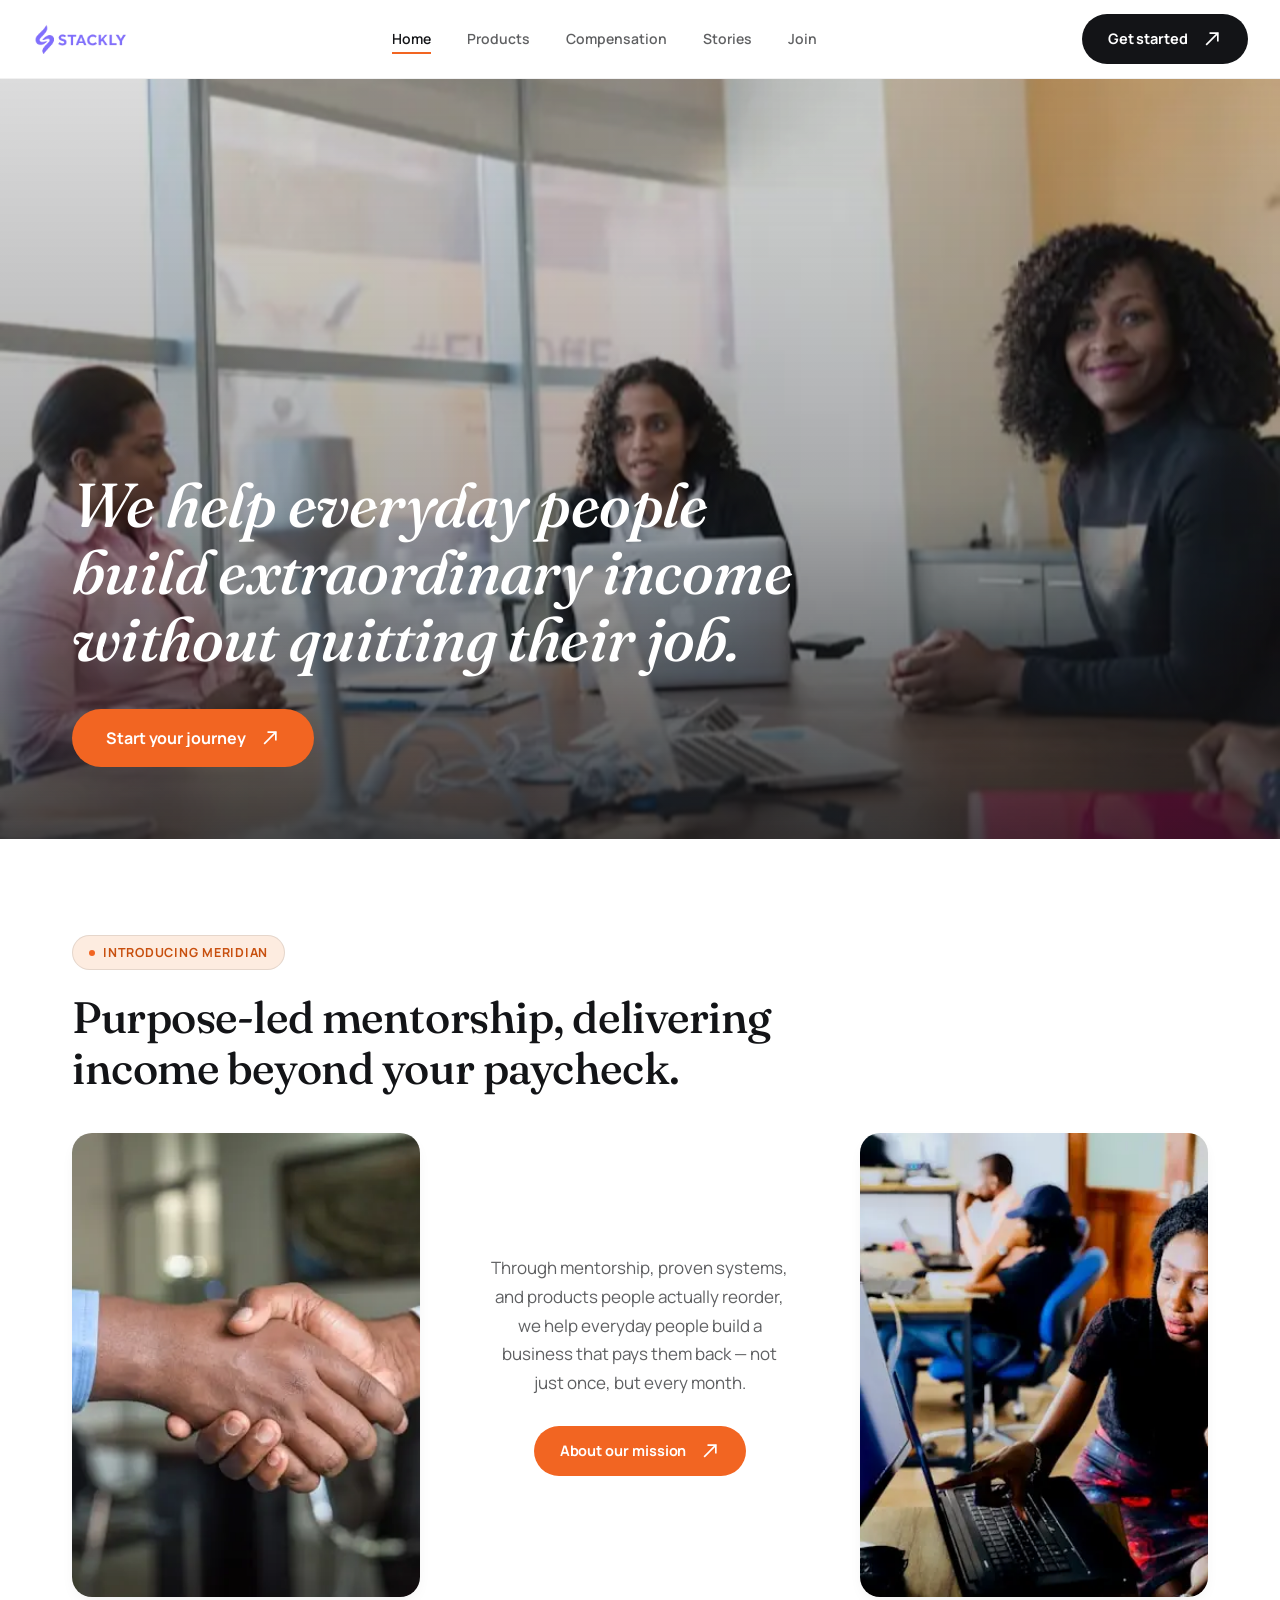
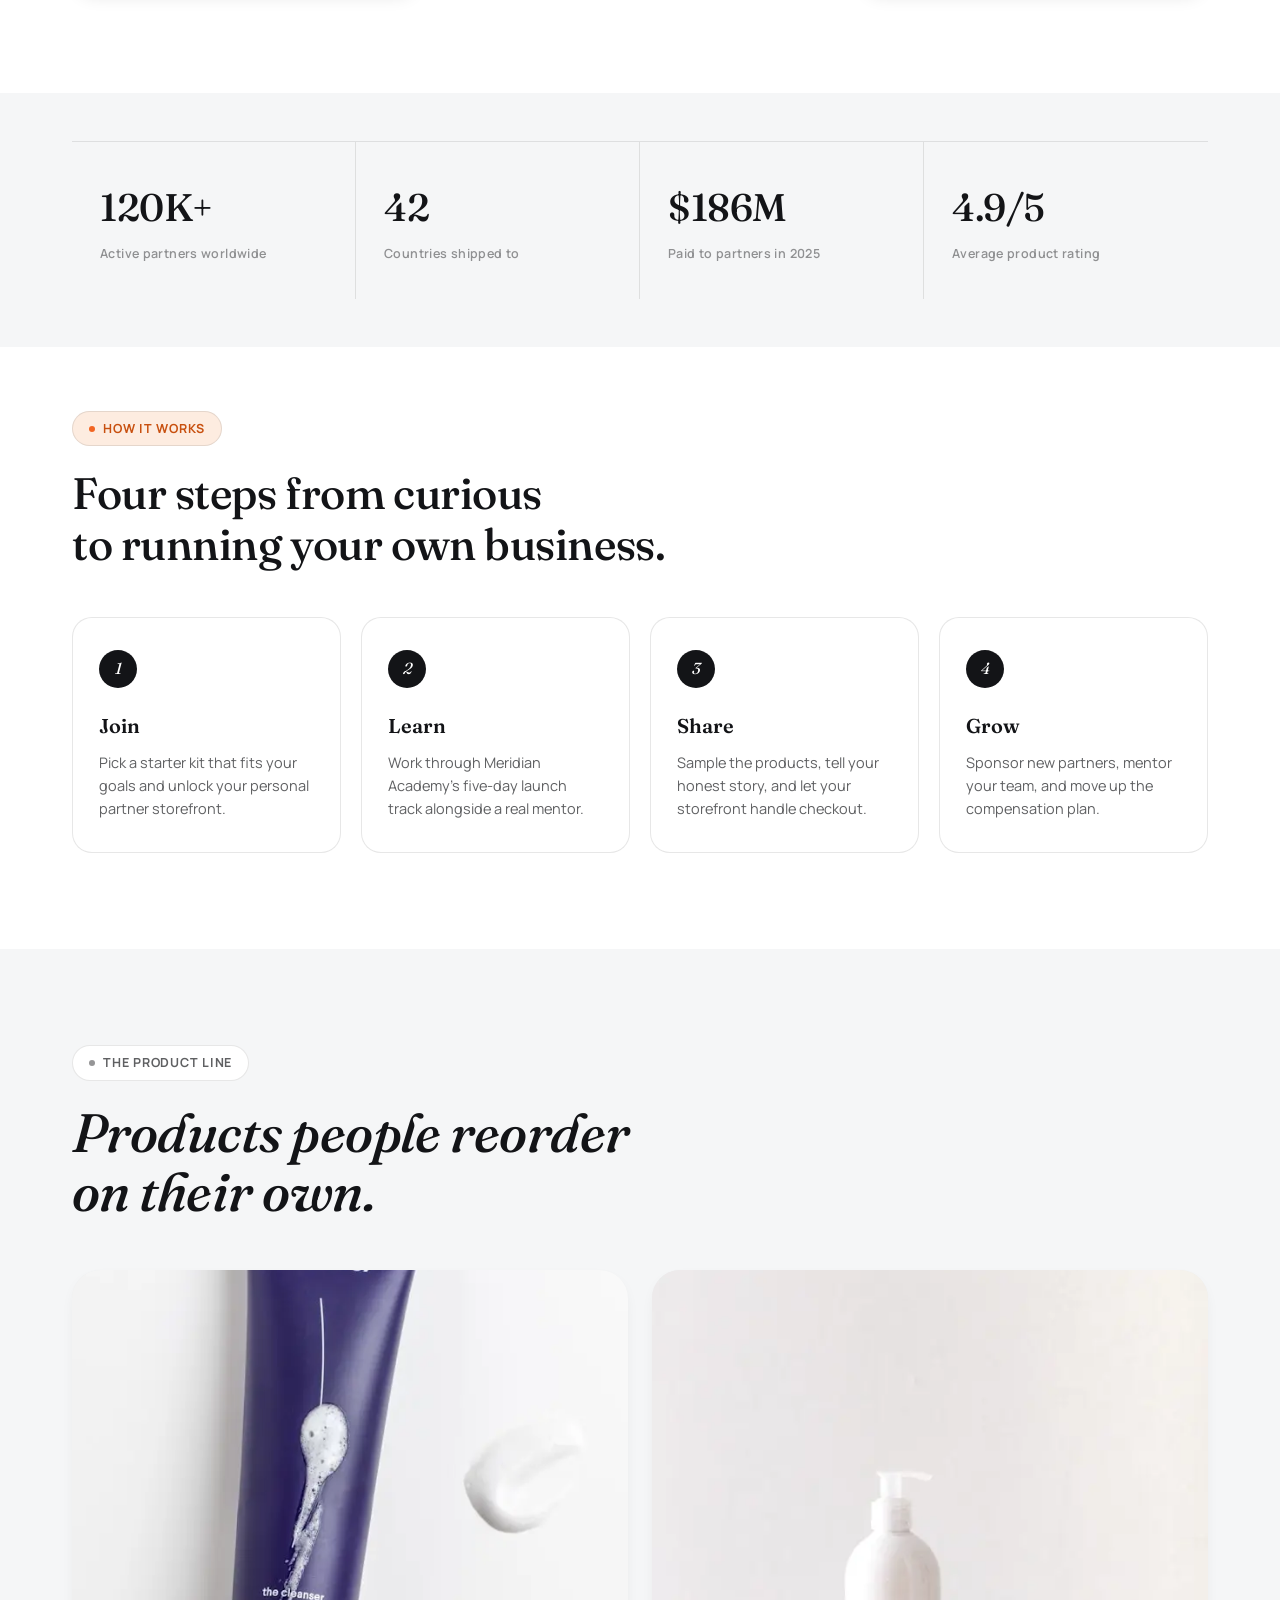
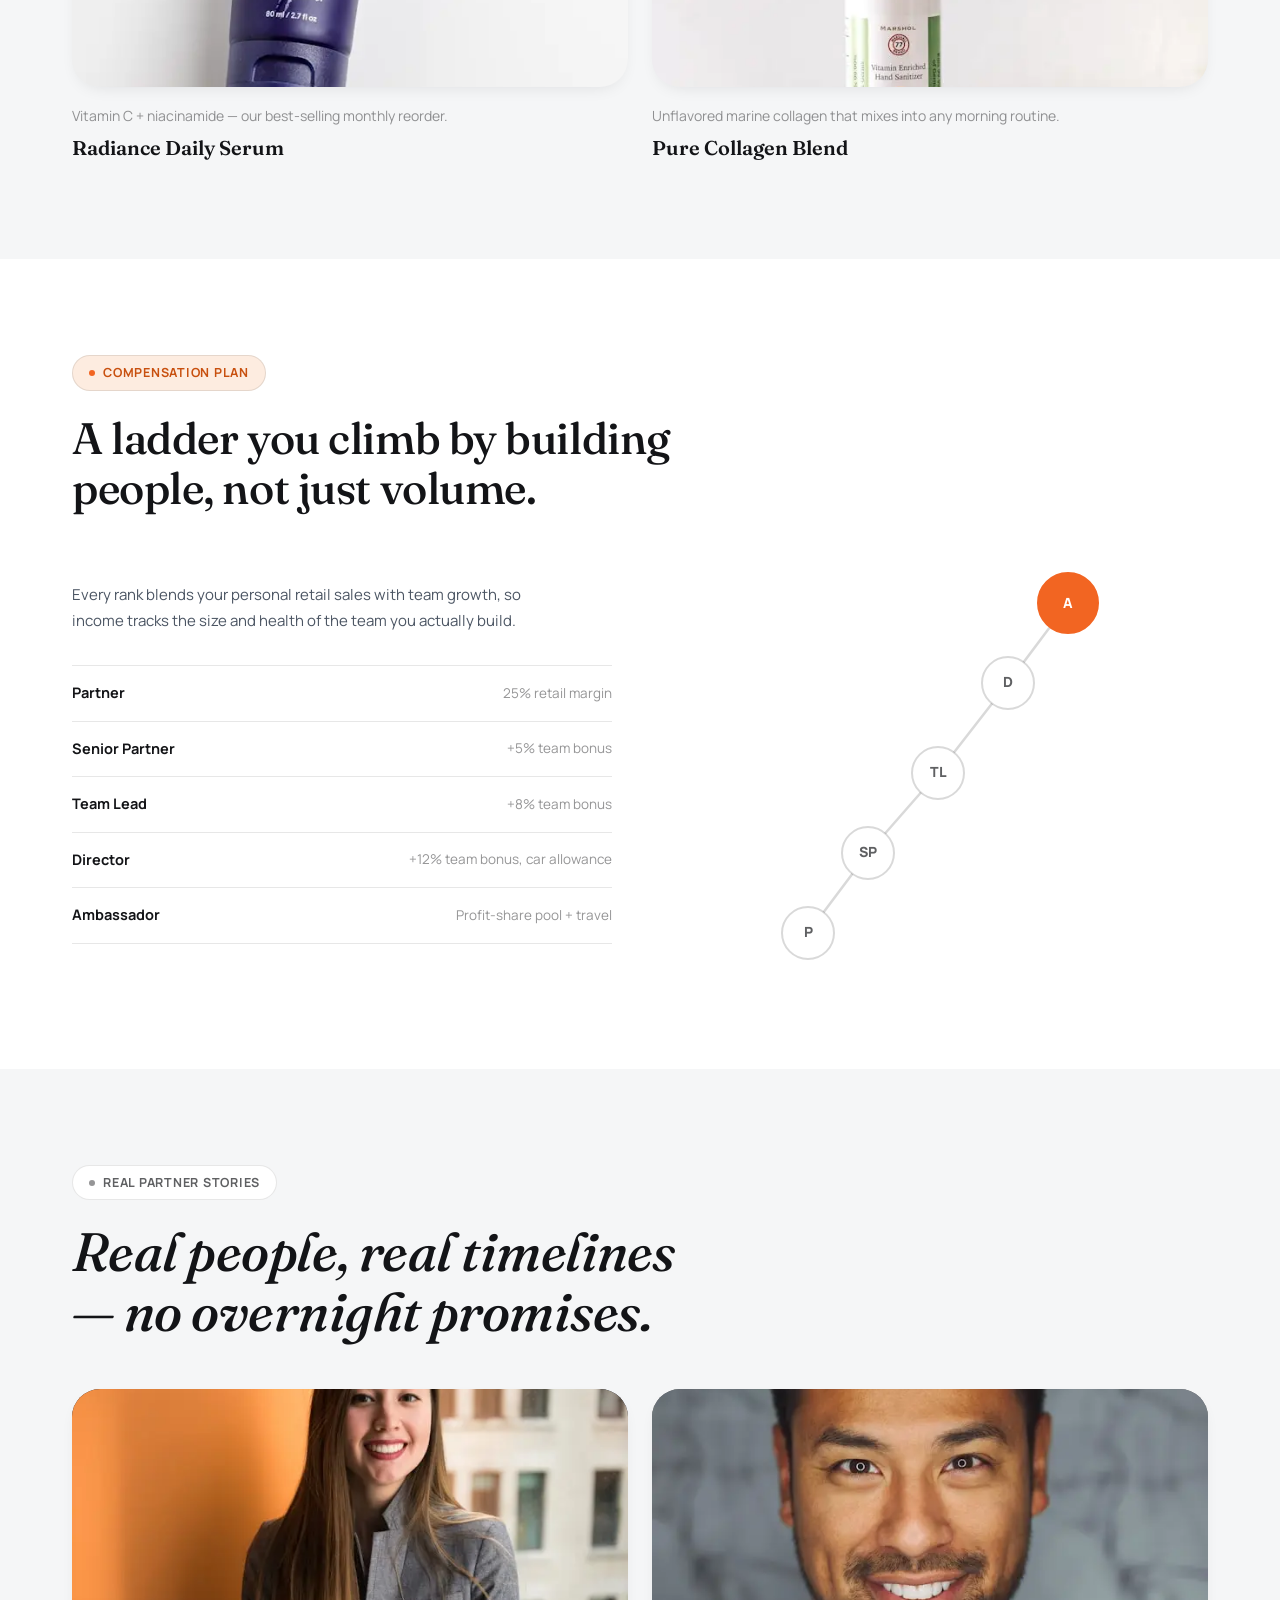
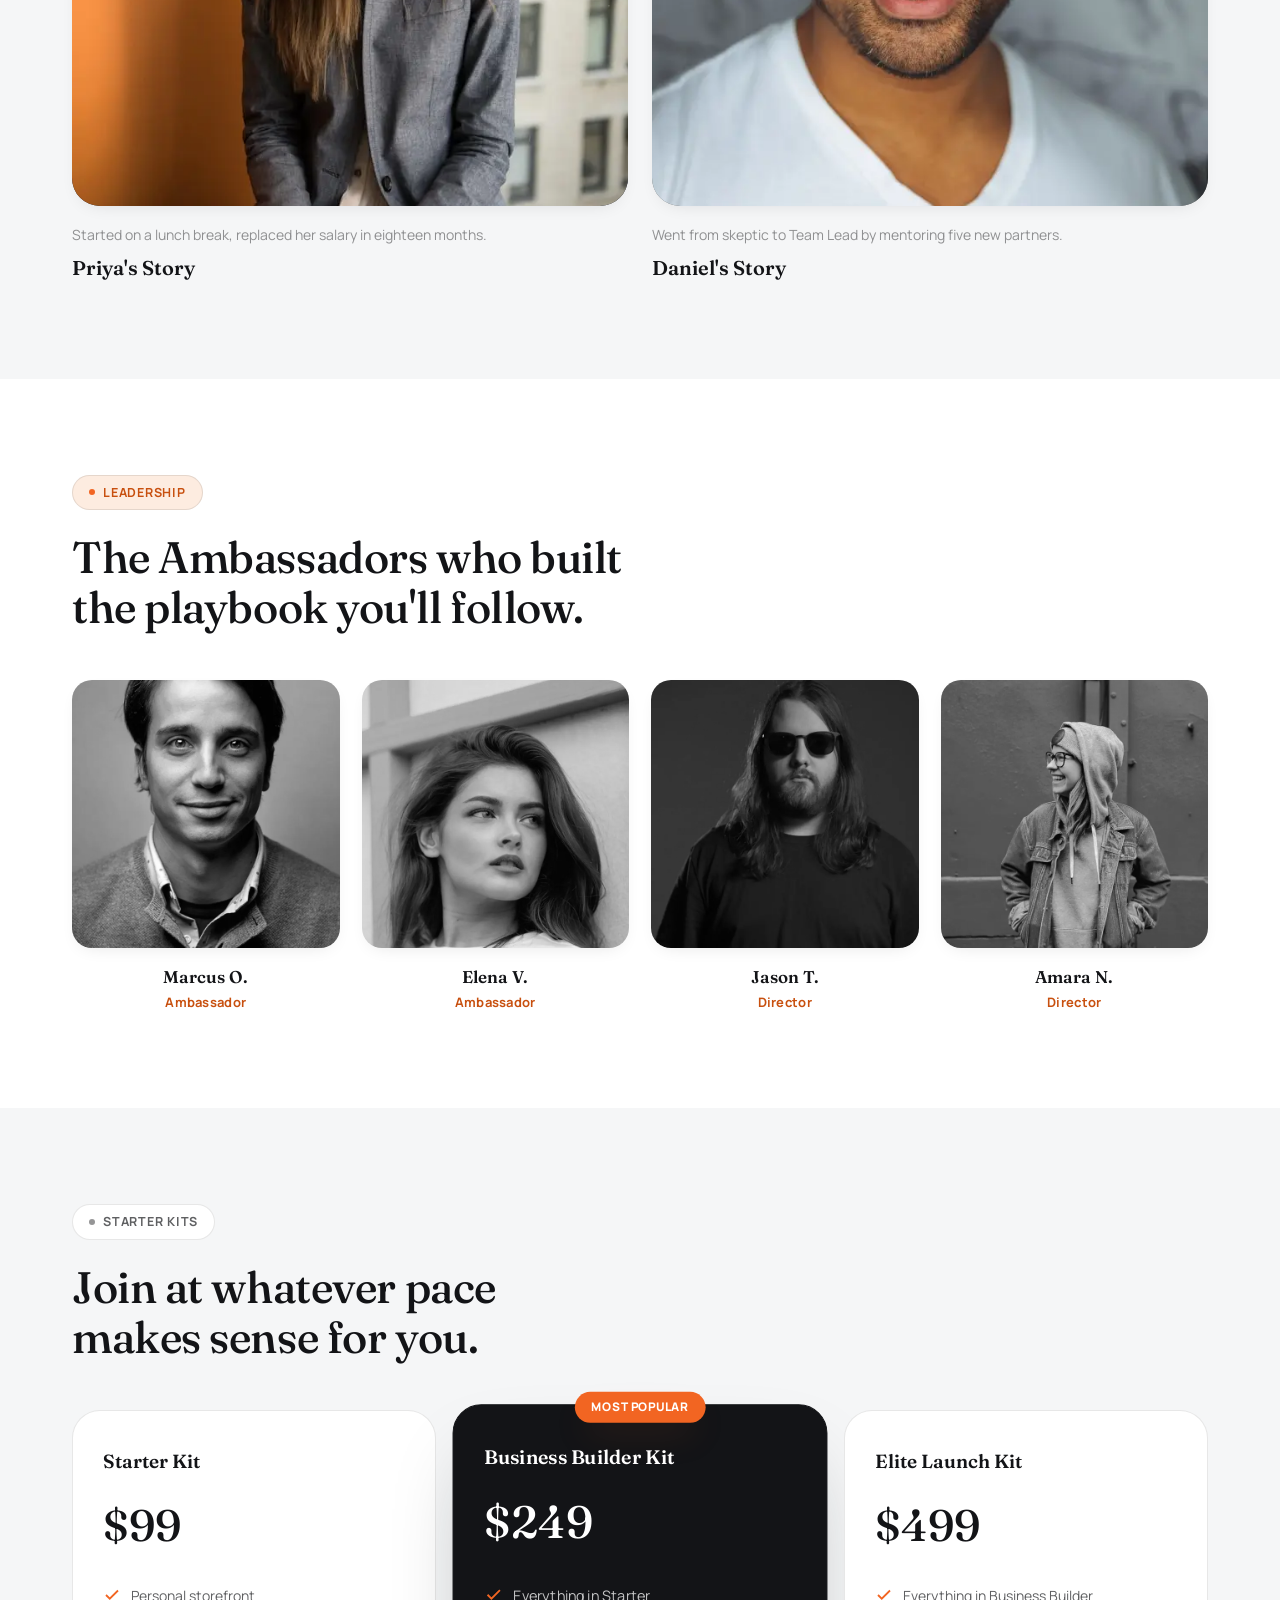
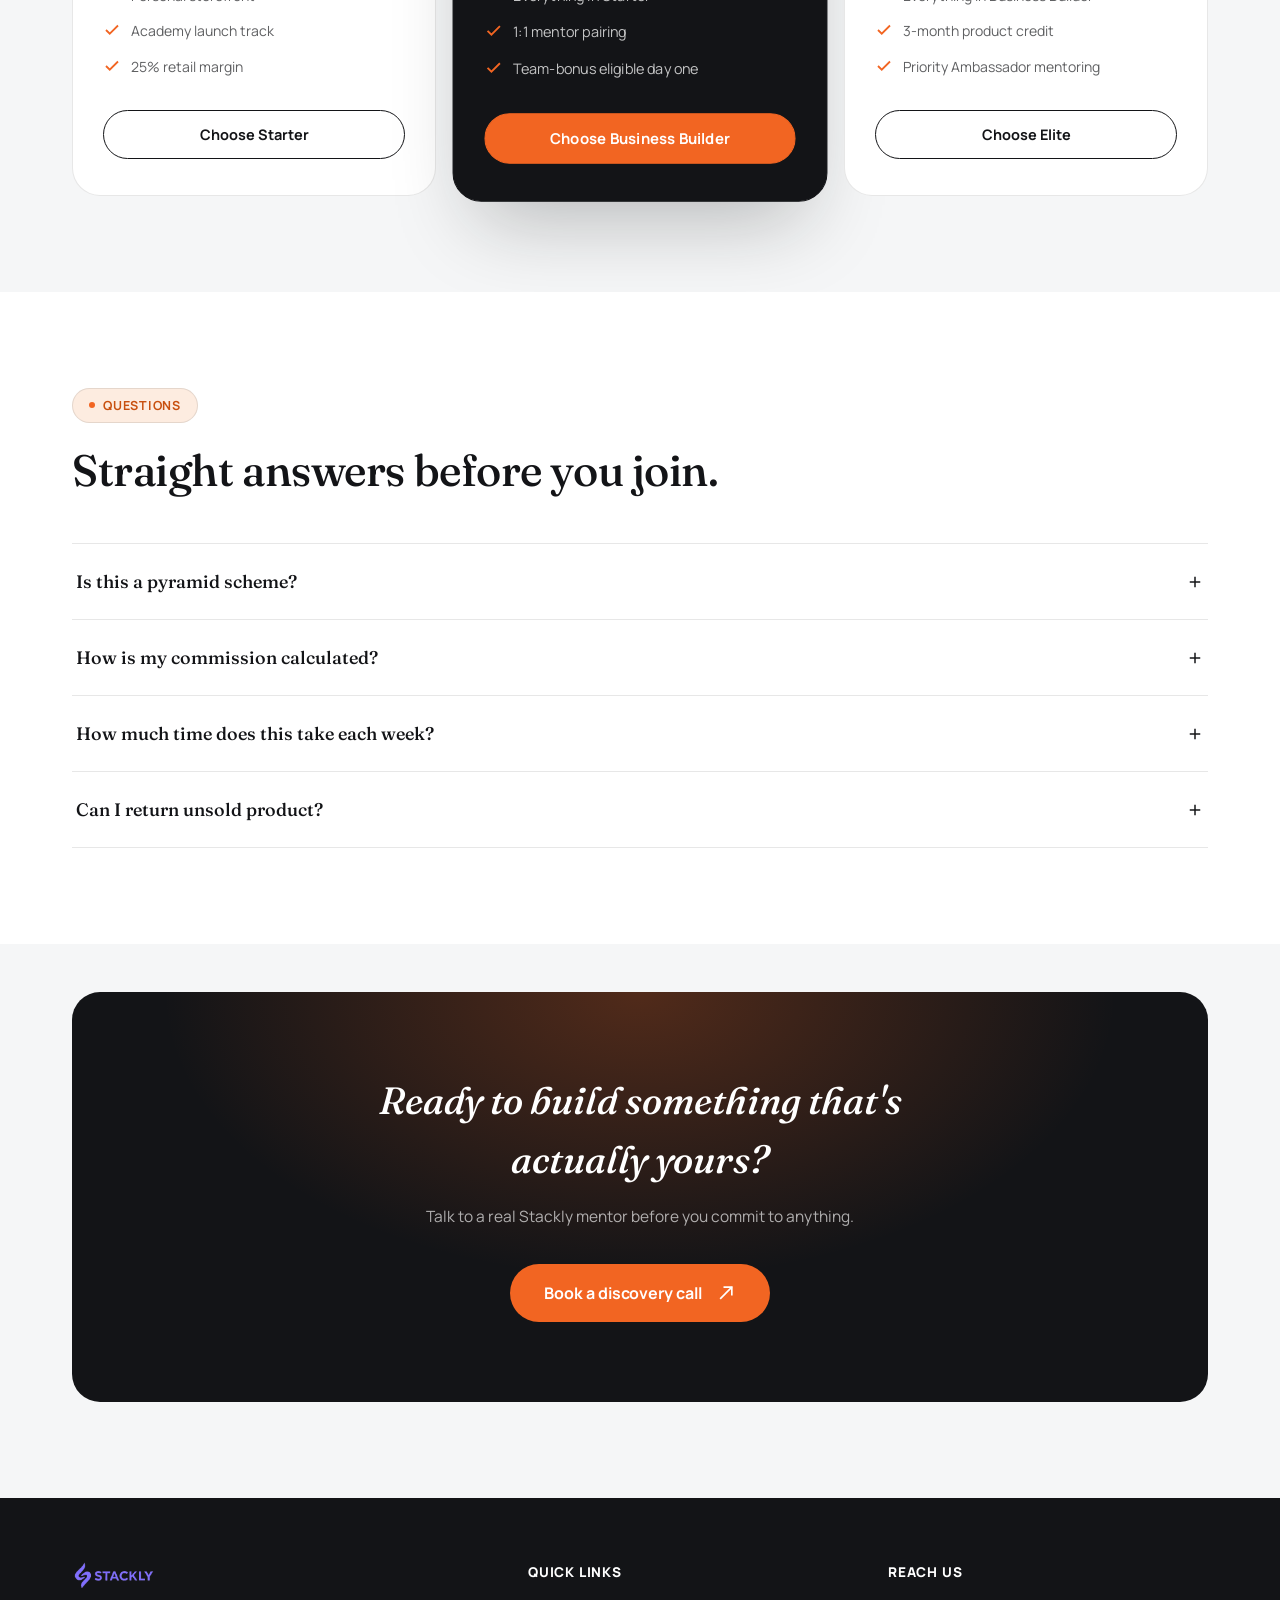
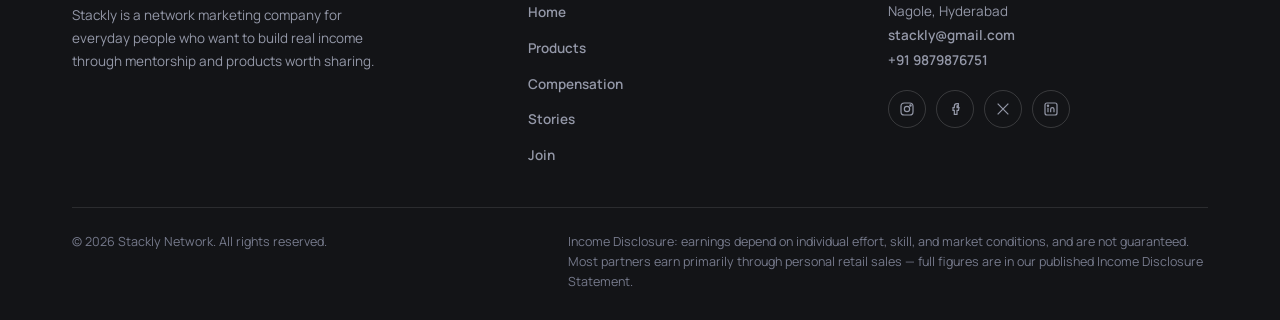
==== commit e98caa29: "updated footer" ====
--- a/index.html
+++ b/index.html
@@ -13,11 +13,11 @@
 <header class="site-header" id="site-header">
   <div class="header-inner">
     <a href="index.html" class="logo-slot" aria-label="Homepage">
-      <img src="./Assets/S.webp" alt="Your logo" class="logo-img">
+      <img src="./Assets/Stacklyimg1.webp" alt="Your logo" class="logo-img">
     </a>
 
     <nav class="header-nav">
-      <a href="index.html">Home</a>
+      <a href="index.html" class="active">Home</a>
       <a href="products.html">Products</a>
       <a href="compensation.html">Compensation</a>
       <a href="stories.html">Stories</a>
@@ -25,7 +25,7 @@
     </nav>
 
     <div class="header-right">
-      <button class="roll-btn dark" onclick="window.location.href='Login.html';">
+      <button class="roll-btn dark" onclick="window.location.href='login.html';">
         <span class="roll-text"><span class="roll-text-inner">
           <span>Get started</span>
           <span>Get started</span>
@@ -432,14 +432,26 @@
           <img src="./Assets/Stacklyimg1.webp" alt="Your logo" class="footer-logo-img">
         </a>
         <p>Stackly is a network marketing company for everyday people who want to build real income through mentorship and products worth sharing.</p>
-
+      </div>
+
+      <div class="footer-col">
+        <h4>Quick Links</h4>
+        <ul>
+          <li><a href="index.html">Home</a></li>
+          <li><a href="products.html">Products</a></li>
+          <li><a href="compensation.html">Compensation</a></li>
+          <li><a href="stories.html">Stories</a></li>
+          <li><a href="join.html">Join</a></li>
+        </ul>
+      </div>
+
+      <div class="footer-col footer-contact">
+        <h4>Reach Us</h4>
         <div class="footer-address">
-          <strong>Reach us</strong>
           Nagole, Hyderabad<br>
           <a href="mailto:stackly@gmail.com">stackly@gmail.com</a><br>
           <a href="tel:+919879876751">+91 9879876751</a>
         </div>
-
         <div class="footer-social">
           <a href="404.html" aria-label="Instagram">
             <svg viewBox="0 0 24 24" fill="none" stroke="currentColor" stroke-width="1.8"><rect x="3" y="3" width="18" height="18" rx="5"/><circle cx="12" cy="12" r="4"/><circle cx="17.2" cy="6.8" r="1"/></svg>
@@ -453,19 +465,6 @@
           <a href="404.html" aria-label="LinkedIn">
             <svg viewBox="0 0 24 24" fill="none" stroke="currentColor" stroke-width="1.8"><rect x="3" y="3" width="18" height="18" rx="3"/><line x1="7.5" y1="10" x2="7.5" y2="17"/><circle cx="7.5" cy="7" r="1"/><path d="M11.5 17v-4.5a2.5 2.5 0 0 1 5 0V17"/></svg>
           </a>
-        </div>
-      </div>
-
-      <div class="footer-cols single">
-        <div class="footer-col">
-          <h4>Quick Links</h4>
-          <ul>
-            <li><a href="index.html">Home</a></li>
-            <li><a href="products.html">Products</a></li>
-            <li><a href="compensation.html">Compensation</a></li>
-            <li><a href="stories.html">Stories</a></li>
-            <li><a href="join.html">Join</a></li>
-          </ul>
         </div>
       </div>
     </div>
--- a/Style.css
+++ b/Style.css
@@ -231,19 +231,22 @@
 }
 .header-nav a:hover{ color:var(--ink); }
 .header-nav a:hover::after{ right:0; }
+.header-nav a.active{ color:var(--ink); }
+.header-nav a.active::after{ right:0; }
 
 .header-right{ display:flex; align-items:center; gap:16px; }
 
 .nav-toggle{
   display:none;
-  width:42px; height:42px;
+  background:none;
+  border:none;
+  width:38px; height:38px;
   align-items:center; justify-content:center;
-  border-radius:50%;
-  border:1px solid var(--line);
+  color:var(--ink);
+  cursor:pointer;
   flex-shrink:0;
 }
-.nav-toggle svg{ width:18px; height:18px; }
-.nav-toggle:hover{ background:var(--paper); }
+.nav-toggle svg{ width:34px; height:34px; }
 
 /* Mobile menu */
 .mobile-menu{
@@ -266,24 +269,25 @@
 
 .mobile-sheet{
   position:absolute; top:0; right:0;
-  height:100%; width:min(360px, 86vw);
+  height:100%; width:78%; max-width:320px;
   background:var(--white);
   box-shadow:var(--shadow-lg);
-  padding:100px 28px 32px;
-  display:flex; flex-direction:column; gap:36px;
+  padding:28px 24px;
+  display:flex; flex-direction:column; gap:28px;
   transform:translateX(100%);
   transition:transform var(--dur-slow) var(--ease);
 }
 .mobile-menu.open .mobile-sheet{ transform:translateX(0); }
 
-.mobile-nav-links{ display:flex; flex-direction:column; gap:4px; }
+.mobile-nav-links{ display:flex; flex-direction:column; gap:18px; }
 .mobile-nav-links a{
-  font-family:'Fraunces', serif;
-  font-size:26px;
-  padding:12px 2px;
-  border-bottom:1px solid var(--line-soft);
-  color:var(--ink);
-}
+  font-family:'Manrope',-apple-system,BlinkMacSystemFont,'Segoe UI',sans-serif;
+  font-size:17px;
+  font-weight:600;
+  color:var(--ink);
+}
+.mobile-nav-links a.active{ color:var(--accent-ink); }
+.mobile-sheet .roll-btn{ width:100%; justify-content:center; }
 
 /* HERO */
 .hero{
@@ -368,8 +372,6 @@
     box-shadow:var(--shadow-sm);
     transition:transform var(--dur-slow) var(--ease);
   }
-  .about-desktop .col-left{ transform:translateY(-18px); }
-  .about-desktop .col-right{ transform:translateY(18px); }
   .about-desktop .col-left:hover img,
   .about-desktop .col-right:hover img{ transform:scale(1.03); }
   .col-center-inner{ text-align:center; display:flex; flex-direction:column; align-items:center; gap:28px; }
@@ -441,7 +443,7 @@
 /* CARDS */
 .cards-grid{
   display:grid;
-  grid-template-columns:1.3fr 1fr;
+  grid-template-columns:1fr 1fr;
   gap:24px;
   align-items:start;
 }
@@ -454,7 +456,7 @@
   box-shadow:var(--shadow-sm);
 }
 .media-frame.ratio-4x3{ aspect-ratio:4/3; }
-.media-frame.ratio-square{ aspect-ratio:1/1; }
+.media-frame.ratio-square{ aspect-ratio:4/3; }
 .media-frame img, .media-frame video{
   width:100%; height:100%; object-fit:cover;
   transition:transform var(--dur-slow) var(--ease);
@@ -713,95 +715,92 @@
 
 /* FOOTER */
 .site-footer{
-  background:var(--paper);
-  border-top:1px solid var(--line);
-  padding:72px 0 32px;
+  background:var(--ink);
+  color:#c7c9d6;
+  padding:64px 0 28px;
 }
 .footer-top{
   display:grid;
-  grid-template-columns:1.1fr 2fr;
-  gap:56px;
-  padding-bottom:56px;
-  border-bottom:1px solid var(--line);
+  grid-template-columns:1.3fr 1fr 1fr;
+  gap:40px;
+  padding-bottom:40px;
+  border-bottom:1px solid rgba(255,255,255,.1);
 }
 .footer-brand{ max-width:320px; }
-.footer-logo-slot{ display:inline-flex; margin-bottom:18px; }
+.footer-logo-slot{ display:inline-flex; margin-bottom:16px; }
 .footer-logo-img{ height:26px; width:auto; object-fit:contain; }
-.footer-brand p{ font-size:14px; line-height:1.7; color:var(--ink-45); }
+.footer-brand p{ font-size:13.5px; line-height:1.7; color:#9498a8; }
 
 .footer-address{
-  margin-top:20px;
+  margin-top:0;
   font-size:13.5px;
-  line-height:1.75;
-  color:var(--ink-45);
+  line-height:1.8;
+  color:#9498a8;
+  word-break:break-word;
+  overflow-wrap:break-word;
 }
 .footer-address strong{
   display:block;
   margin-bottom:4px;
-  color:var(--ink-70);
+  color:#e4e6ee;
   font-weight:700;
 }
-.footer-address a{ color:var(--ink-45); transition:color var(--dur-fast) var(--ease); }
-.footer-address a:hover{ color:var(--ink); }
+.footer-address a{ color:#9498a8; transition:color var(--dur-fast) var(--ease); }
+.footer-address a:hover{ color:#fff; }
 
 .footer-social{
   display:flex;
   align-items:center;
   gap:10px;
-  margin-top:22px;
+  margin-top:18px;
+  flex-wrap:wrap;
 }
 .footer-social a{
   width:38px; height:38px;
   display:inline-flex; align-items:center; justify-content:center;
-  border:1px solid var(--line);
+  border:1px solid rgba(255,255,255,.16);
   border-radius:50%;
-  color:var(--ink-70);
+  color:#c7c9d6;
   transition:background var(--dur-fast) var(--ease), color var(--dur-fast) var(--ease), transform var(--dur-fast) var(--ease), border-color var(--dur-fast) var(--ease);
 }
 .footer-social a:hover{
-  background:var(--ink);
-  border-color:var(--ink);
-  color:var(--white);
+  background:var(--accent);
+  border-color:var(--accent);
+  color:#fff;
   transform:translateY(-3px);
 }
 .footer-social svg{ width:16px; height:16px; }
 
-.footer-cols{
-  display:grid;
-  grid-template-columns:repeat(3, minmax(0,1fr));
-  gap:24px;
-}
-.footer-cols.single{
-  grid-template-columns:minmax(180px,240px);
-  justify-content:flex-end;
-}
 .footer-col h4{
-  font-size:12.5px; font-weight:800; letter-spacing:.06em; text-transform:uppercase;
-  color:var(--ink-45); margin-bottom:18px;
-}
-.footer-col ul{ display:flex; flex-direction:column; gap:12px; }
+  font-size:13.5px; font-weight:800; letter-spacing:.06em; text-transform:uppercase;
+  color:#fff; margin-bottom:16px;
+}
+.footer-col ul{ display:flex; flex-direction:column; gap:11px; }
 .footer-col a{
   position:relative;
-  font-size:14.5px; color:var(--ink-70); font-weight:600;
+  font-size:13.5px; color:#9498a8; font-weight:600;
   transition:color var(--dur-fast) var(--ease);
 }
-.footer-col a:hover{ color:var(--accent-ink); }
+.footer-col a:hover{ color:#fff; }
 
 .footer-bottom{
-  padding-top:28px;
-  display:flex; justify-content:space-between; gap:40px; flex-wrap:wrap;
-}
-.footer-bottom span{ font-size:12.5px; color:var(--ink-45); }
-.footer-disclosure{ max-width:620px; line-height:1.6; }
+  padding-top:24px;
+  display:flex; justify-content:space-between; gap:24px; flex-wrap:wrap;
+}
+.footer-bottom span{ font-size:12.5px; color:#767a8c; }
+.footer-disclosure{ max-width:640px; line-height:1.6; }
 
 @media (max-width:900px){
-  .footer-top{ grid-template-columns:1fr; gap:36px; }
-  .footer-cols{ grid-template-columns:1fr 1fr; }
-  .footer-cols.single{ grid-template-columns:minmax(180px,240px); justify-content:flex-start; }
+  .footer-top{ grid-template-columns:1fr 1fr; gap:36px; }
+  .footer-brand{ grid-column:1 / -1; max-width:100%; }
 }
 @media (max-width:560px){
-  .footer-cols{ grid-template-columns:1fr; }
-}
+  .footer-top{ grid-template-columns:1fr; gap:32px; }
+  .footer-brand{ grid-column:auto; max-width:100%; }
+  .footer-bottom{ flex-direction:column; gap:12px; }
+  .footer-disclosure{ max-width:100%; }
+}
+
 
 @media (max-width:900px){
   .header-nav{ display:none; }
@@ -810,7 +809,7 @@
 }
 
 @media (max-width:900px){
-  .header-inner{ height:auto; padding:14px 20px; }
+  .header-inner{ height:auto; padding:16px 24px; }
   .hero{ min-height:min(620px, 88vh); }
   .hero-content{ padding-bottom:48px; }
   .hero-headline{ margin-bottom:24px; }
@@ -818,9 +817,7 @@
   .cta-banner{ padding:56px 24px; }
 }
 @media (max-width:560px){
-  .header-inner{ padding:12px 16px; }
-  .logo-img{ height:24px; }
-  .mobile-sheet{ width:100%; max-width:none; padding:88px 22px 28px; }
+  .header-inner{ padding:16px 24px; }
   .hero{ min-height:min(560px, 90vh); }
   .hero-cta-row{ flex-direction:column; align-items:stretch; }
   .hero-cta-row .roll-btn{ justify-content:center; }
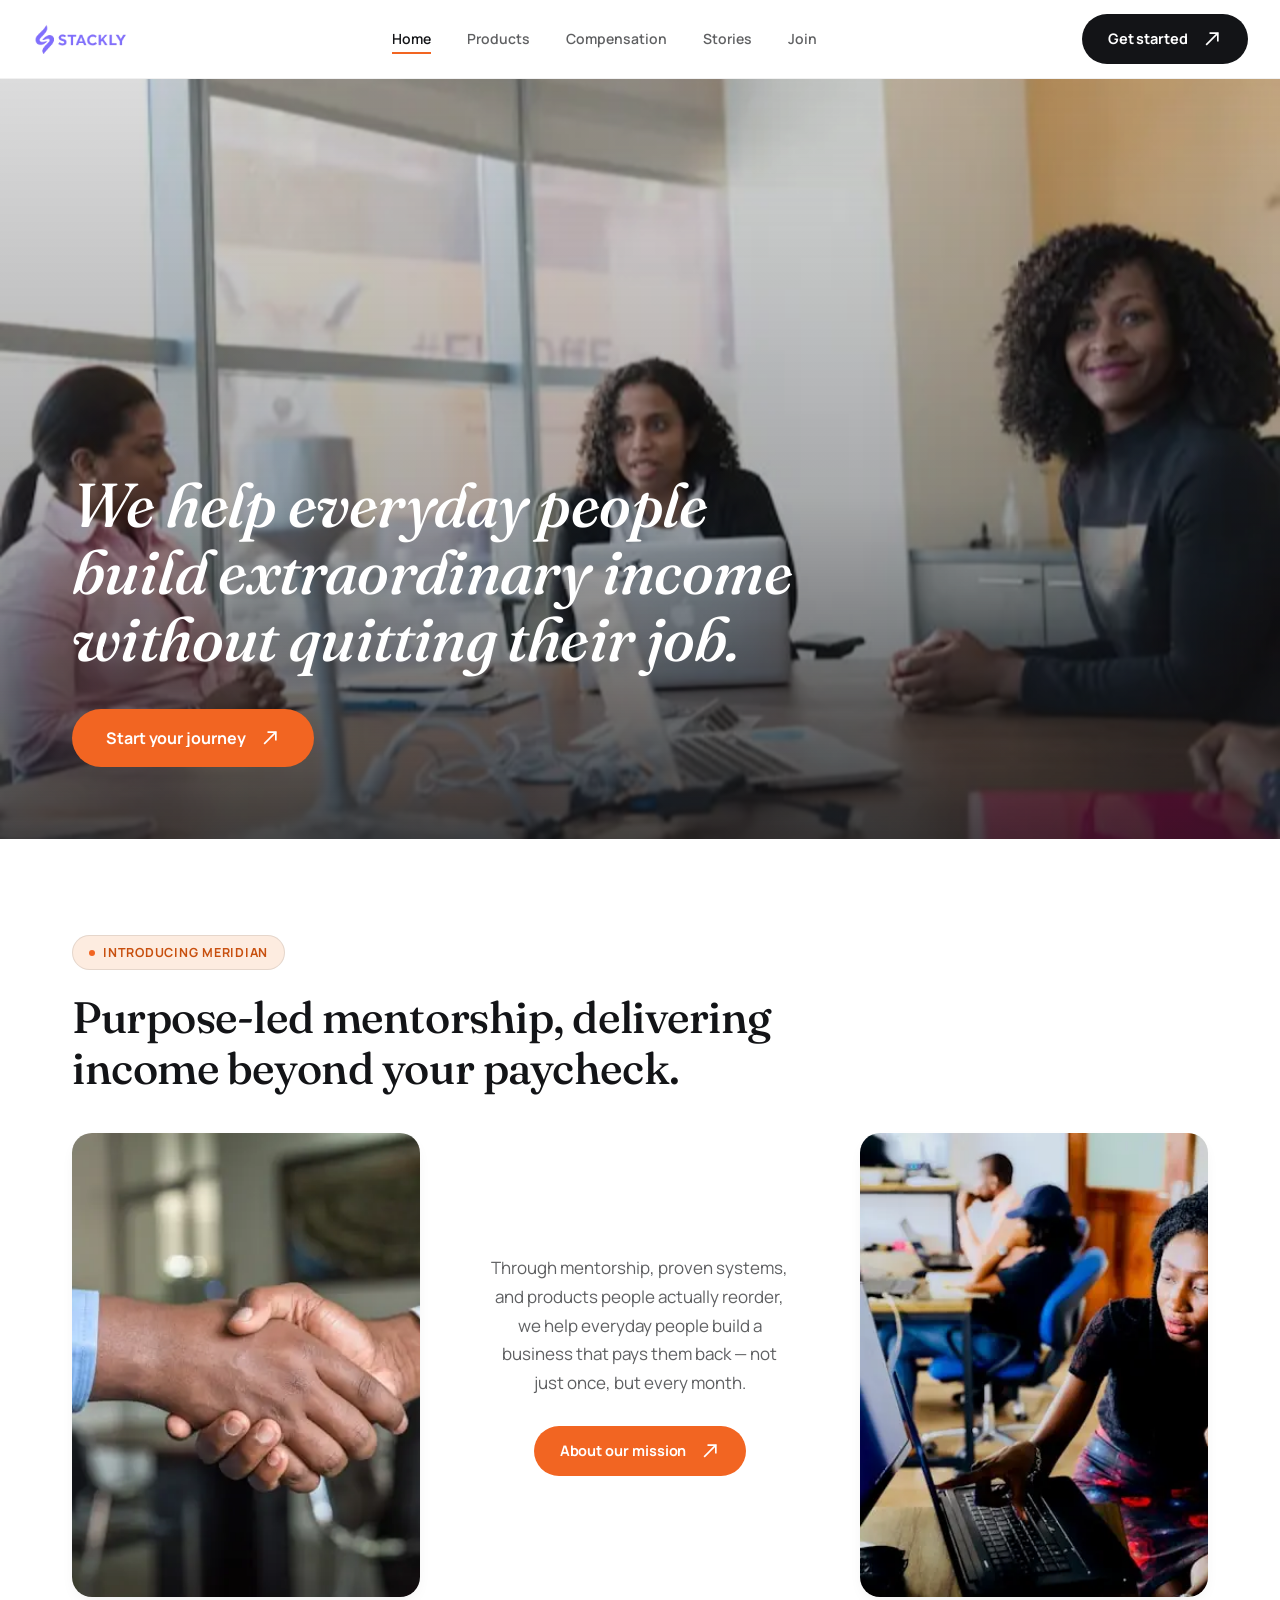
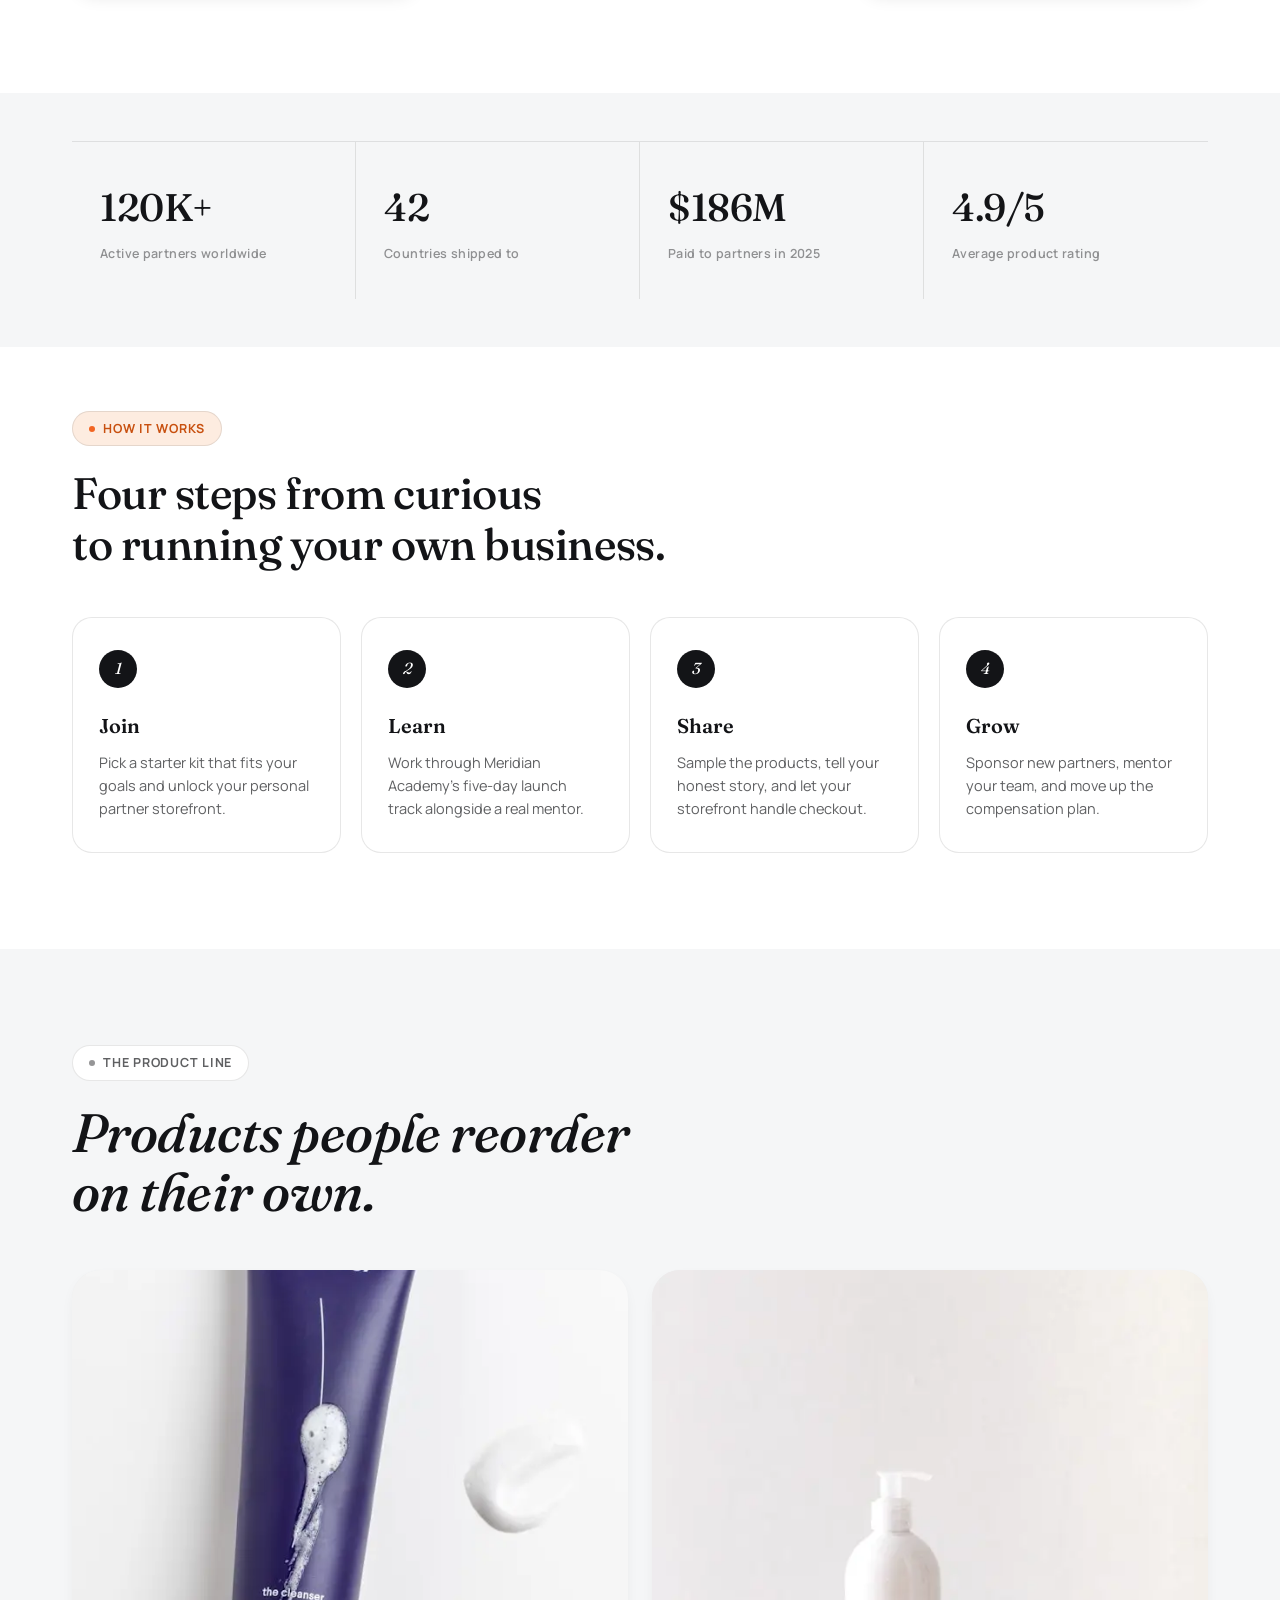
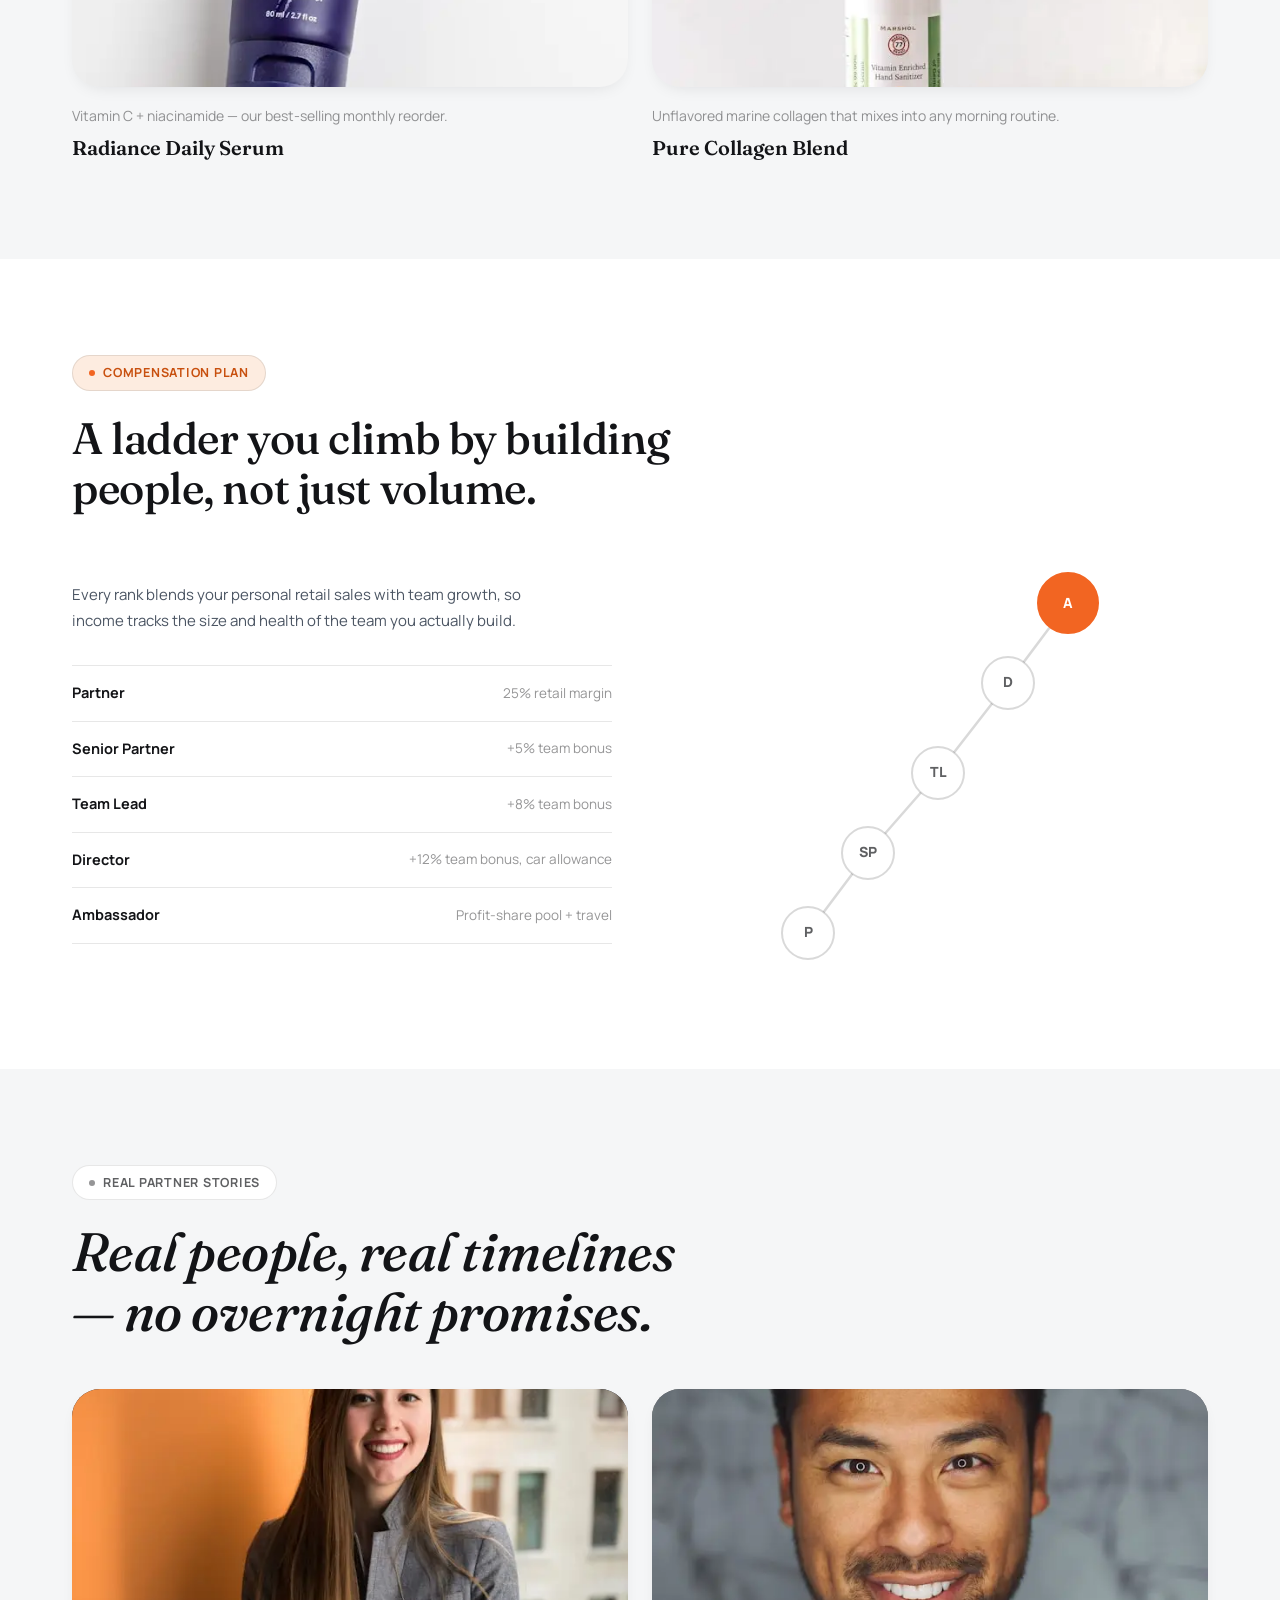
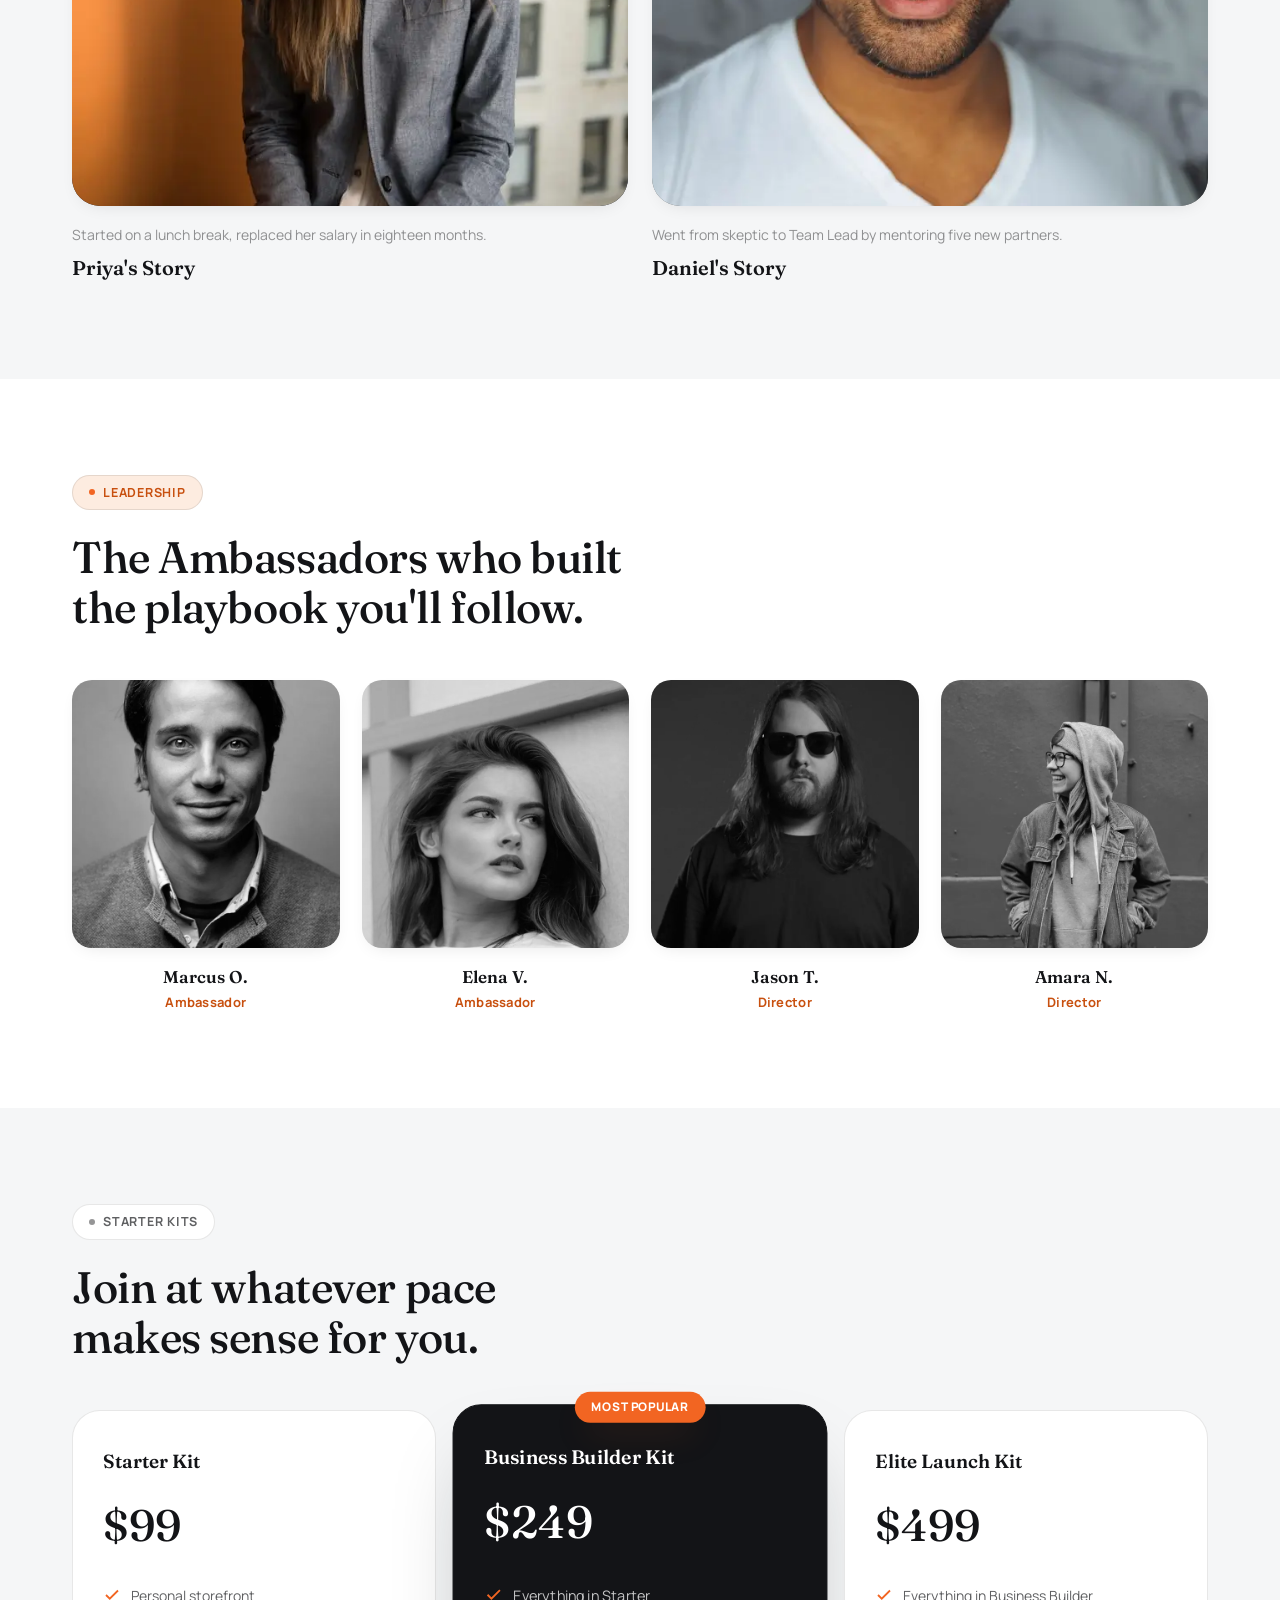
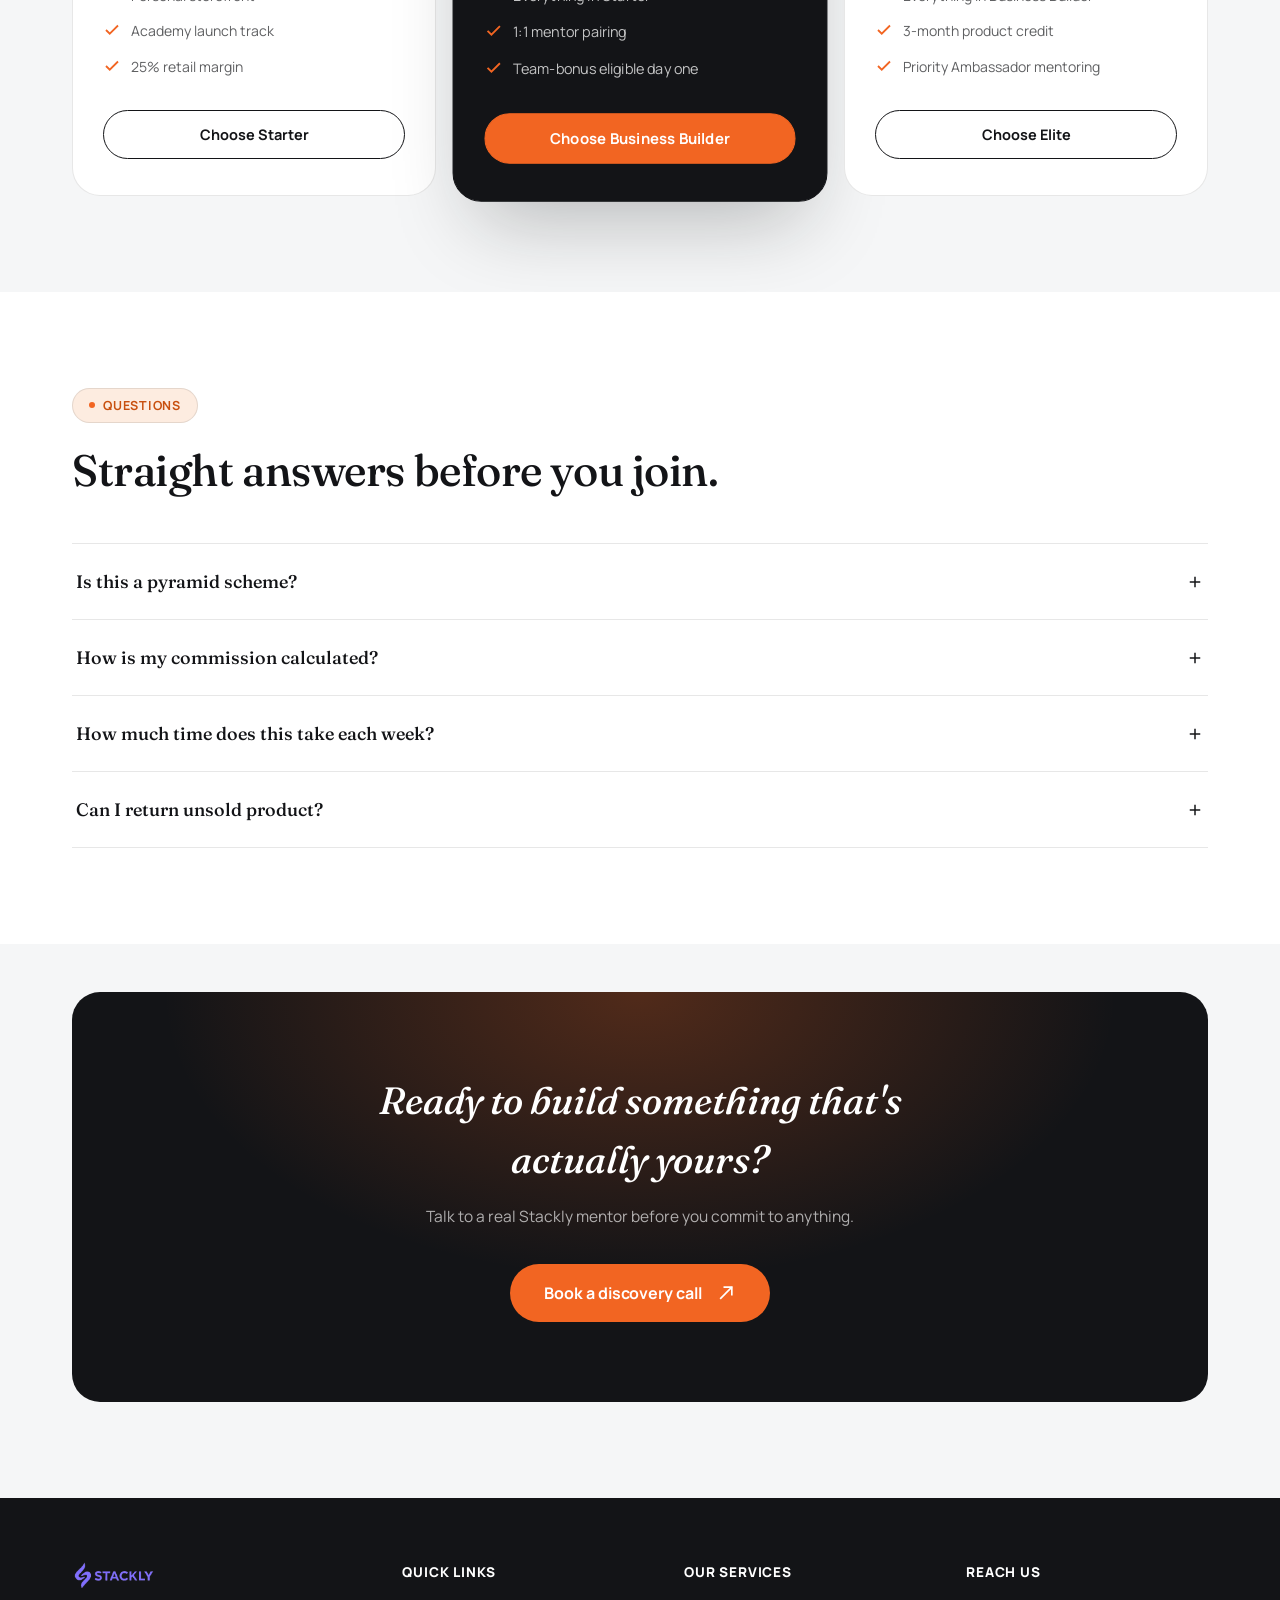
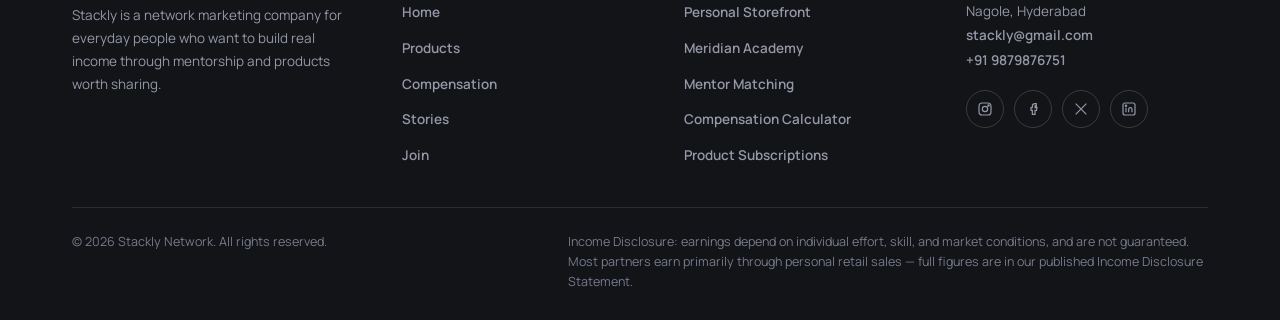
==== commit bc47621f: "updated" ====
--- a/index.html
+++ b/index.html
@@ -190,13 +190,10 @@
     <h2 class="big-heading">Products people reorder<br class="desktop-break"> on their own.</h2>
 
     <div class="cards-grid">
-      <a href="#" class="media-card">
+      <a href="404.html" class="media-card">
         <div class="media-frame ratio-4x3">
           <img src="./Assets/mlm4.webp" alt="Radiance daily serum bottle">
-          <div class="hover-pill">
-            <span class="hp-icon"><svg viewBox="0 0 24 24" fill="none" stroke="currentColor" stroke-width="2"><line x1="7" y1="17" x2="17" y2="7"/><polyline points="7 7 17 7 17 17"/></svg></span>
-            <span class="hp-label">Shop now</span>
-          </div>
+          
         </div>
         <div class="media-caption">
           <p class="desc">Vitamin C + niacinamide — our best-selling monthly reorder.</p>
@@ -204,13 +201,10 @@
         </div>
       </a>
 
-      <a href="#" class="media-card">
+      <a href="404.html" class="media-card">
         <div class="media-frame ratio-square">
           <img src="./Assets/mlm5.webp" alt="Pure collagen wellness blend">
-          <div class="hover-pill dark">
-            <span class="hp-icon"><svg viewBox="0 0 24 24" fill="none" stroke="currentColor" stroke-width="2"><line x1="7" y1="17" x2="17" y2="7"/><polyline points="7 7 17 7 17 17"/></svg></span>
-            <span class="hp-label">View product</span>
-          </div>
+          
         </div>
         <div class="media-caption">
           <p class="desc">Unflavored marine collagen that mixes into any morning routine.</p>
@@ -273,13 +267,10 @@
     <h2 class="big-heading">Real people, real timelines<br class="desktop-break"> — no overnight promises.</h2>
 
     <div class="cards-grid">
-      <a href="#" class="media-card">
+      <a href="404.html" class="media-card">
         <div class="media-frame ratio-4x3" style="background:#1a1d2e;">
           <video autoplay muted loop playsinline poster="./Assets/mlm6.webp" src="./Assets/mlm6.webp"></video>
-          <div class="hover-pill">
-            <span class="hp-icon"><svg viewBox="0 0 24 24" fill="none" stroke="currentColor" stroke-width="2"><path d="M9 17a5 5 0 0 1 0-10h1"/><path d="M15 7a5 5 0 0 1 0 10h-1"/><line x1="8" y1="12" x2="16" y2="12"/></svg></span>
-            <span class="hp-label">Watch story</span>
-          </div>
+          
         </div>
         <div class="media-caption">
           <p class="desc">Started on a lunch break, replaced her salary in eighteen months.</p>
@@ -287,13 +278,10 @@
         </div>
       </a>
 
-      <a href="#" class="media-card">
+      <a href="404.html" class="media-card">
         <div class="media-frame ratio-square" style="background:#6b6b6b;">
           <video autoplay muted loop playsinline poster="./Assets/mlm7.webp" src="./Assets/mlm7.webp"></video>
-          <div class="hover-pill dark">
-            <span class="hp-icon"><svg viewBox="0 0 24 24" fill="none" stroke="currentColor" stroke-width="2"><line x1="5" y1="19" x2="19" y2="5"/><polyline points="9 5 19 5 19 15"/></svg></span>
-            <span class="hp-label">Read case study</span>
-          </div>
+          
         </div>
         <div class="media-caption">
           <p class="desc">Went from skeptic to Team Lead by mentoring five new partners.</p>
@@ -442,6 +430,17 @@
           <li><a href="compensation.html">Compensation</a></li>
           <li><a href="stories.html">Stories</a></li>
           <li><a href="join.html">Join</a></li>
+        </ul>
+      </div>
+
+      <div class="footer-col footer-services">
+        <h4>Our Services</h4>
+        <ul>
+          <li><a href="404.html">Personal Storefront</a></li>
+          <li><a href="404.html">Meridian Academy</a></li>
+          <li><a href="404.html">Mentor Matching</a></li>
+          <li><a href="404.html">Compensation Calculator</a></li>
+          <li><a href="404.html">Product Subscriptions</a></li>
         </ul>
       </div>
 
--- a/Style.css
+++ b/Style.css
@@ -350,8 +350,8 @@
   overflow:hidden;
   box-shadow:var(--shadow-sm);
 }
-.about-images .img-a{ width:38%; align-self:flex-end; }
-.about-images .img-b{ width:62%; }
+.about-images .img-a{ width:50%; }
+.about-images .img-b{ width:50%; }
 .about-images img{ width:100%; height:100%; object-fit:cover; aspect-ratio:3/4; }
 
 .about-desktop{ display:none; }
@@ -721,7 +721,7 @@
 }
 .footer-top{
   display:grid;
-  grid-template-columns:1.3fr 1fr 1fr;
+  grid-template-columns:1.2fr 1fr 1fr 1fr;
   gap:40px;
   padding-bottom:40px;
   border-bottom:1px solid rgba(255,255,255,.1);
@@ -790,9 +790,16 @@
 .footer-bottom span{ font-size:12.5px; color:#767a8c; }
 .footer-disclosure{ max-width:640px; line-height:1.6; }
 
+@media (max-width:1024px){
+  .footer-top{ grid-template-columns:1.2fr 1fr 1fr; }
+  .footer-col.footer-services{ grid-column:1 / -1; }
+  .footer-col.footer-services ul{ flex-direction:row; flex-wrap:wrap; gap:10px 28px; }
+}
 @media (max-width:900px){
   .footer-top{ grid-template-columns:1fr 1fr; gap:36px; }
   .footer-brand{ grid-column:1 / -1; max-width:100%; }
+  .footer-col.footer-services{ grid-column:auto; }
+  .footer-col.footer-services ul{ flex-direction:column; gap:11px; }
 }
 @media (max-width:560px){
   .footer-top{ grid-template-columns:1fr; gap:32px; }
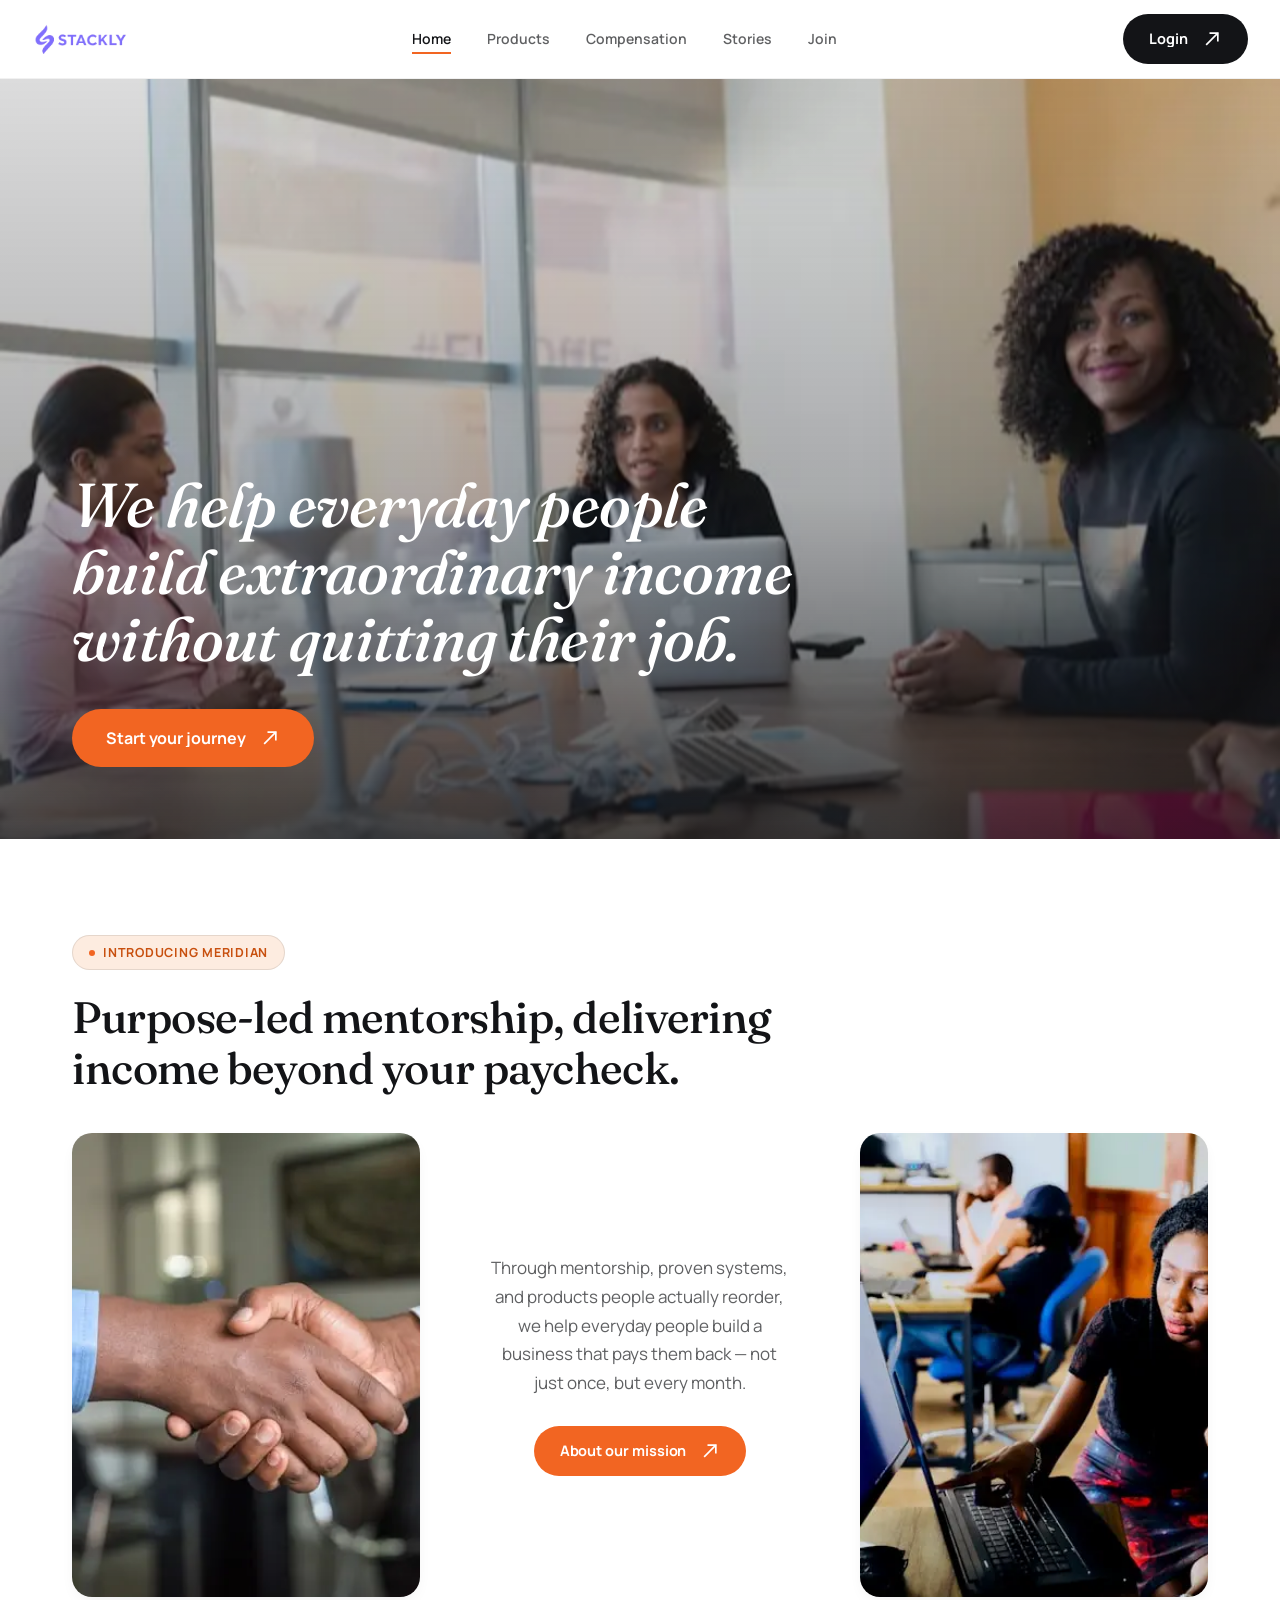
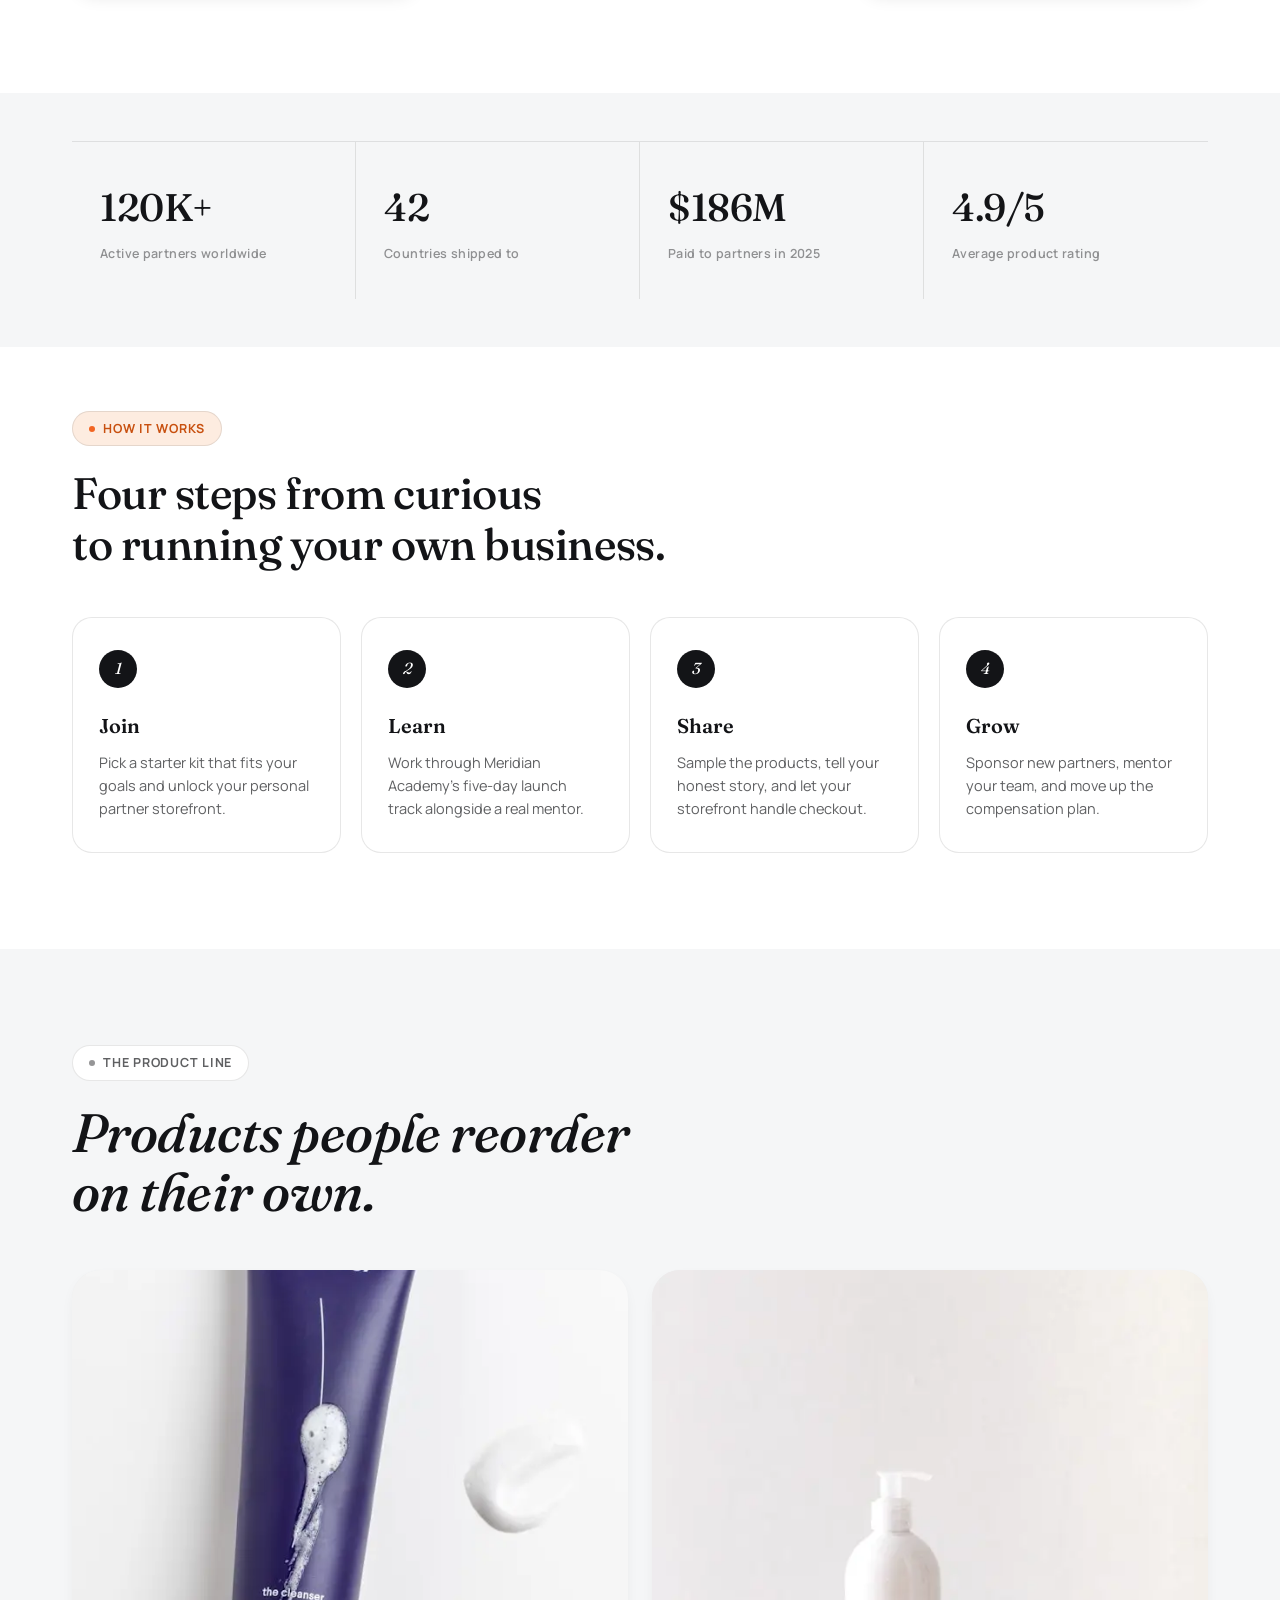
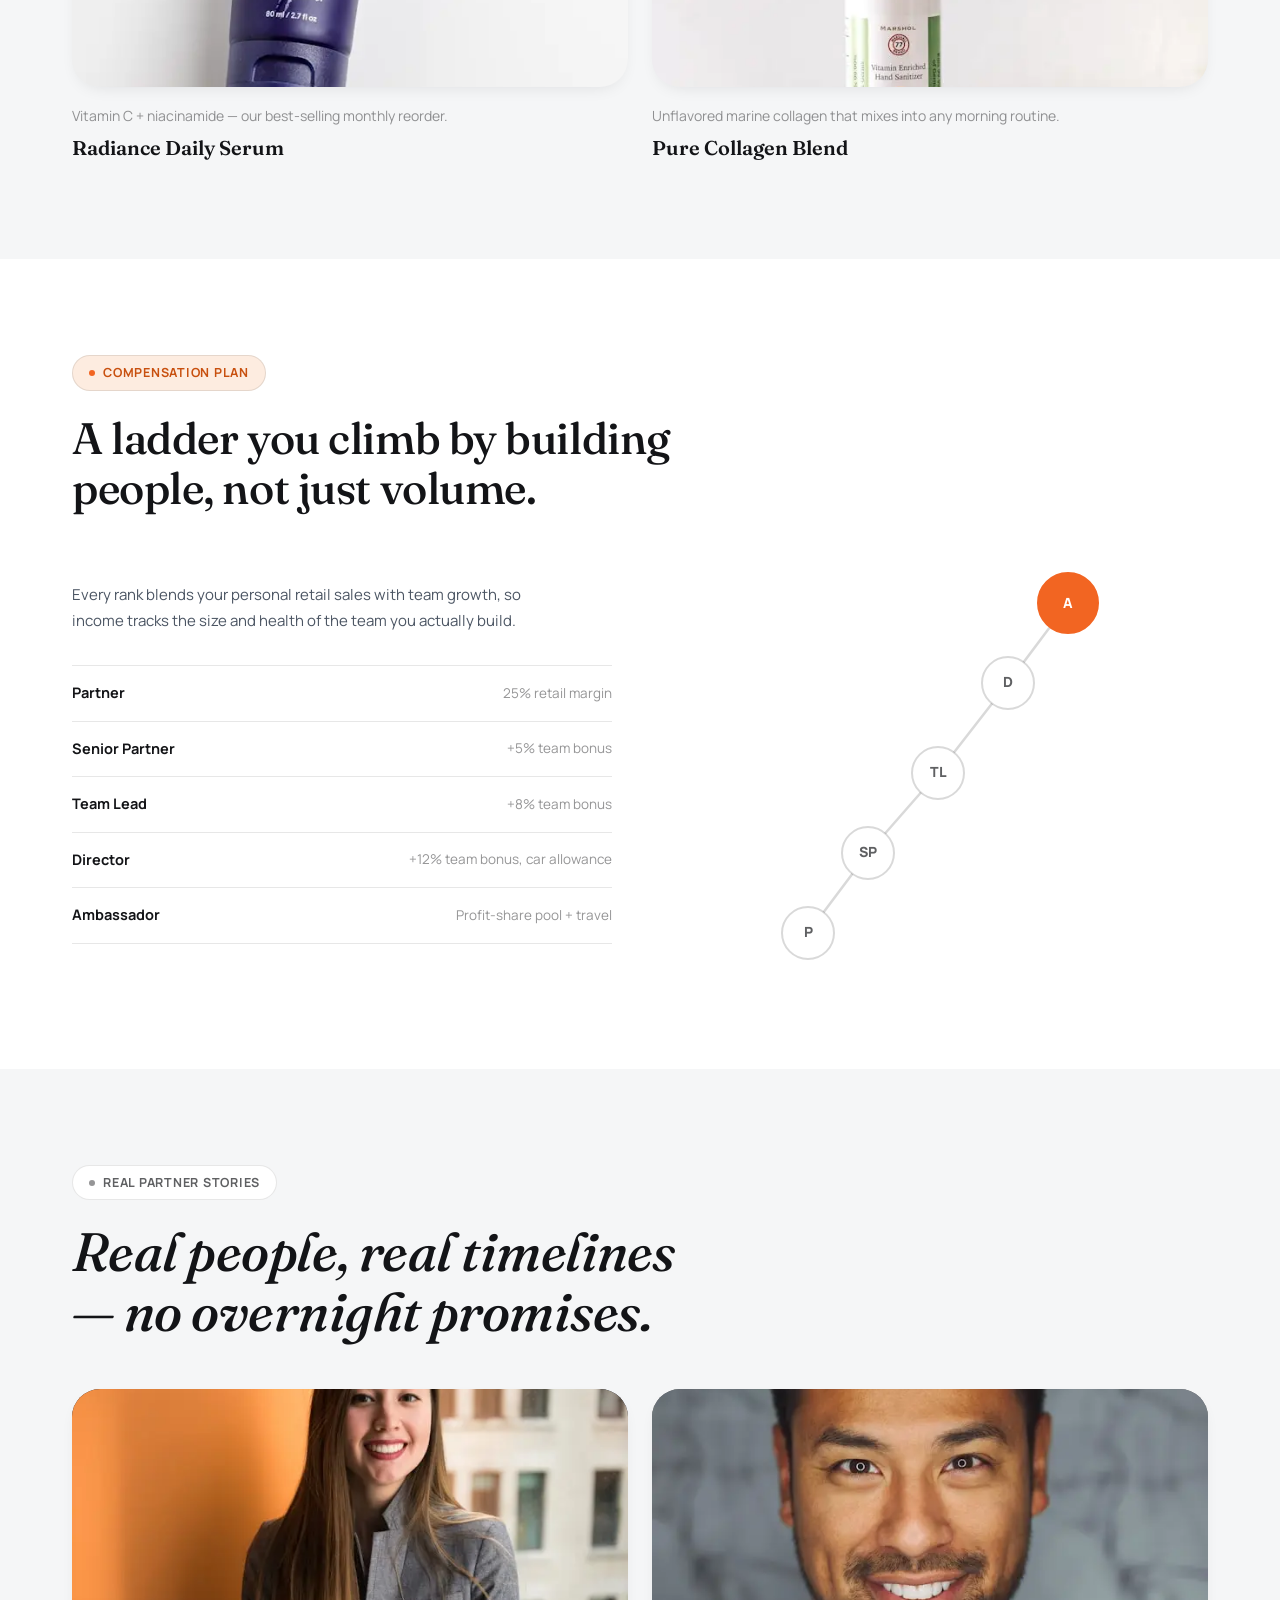
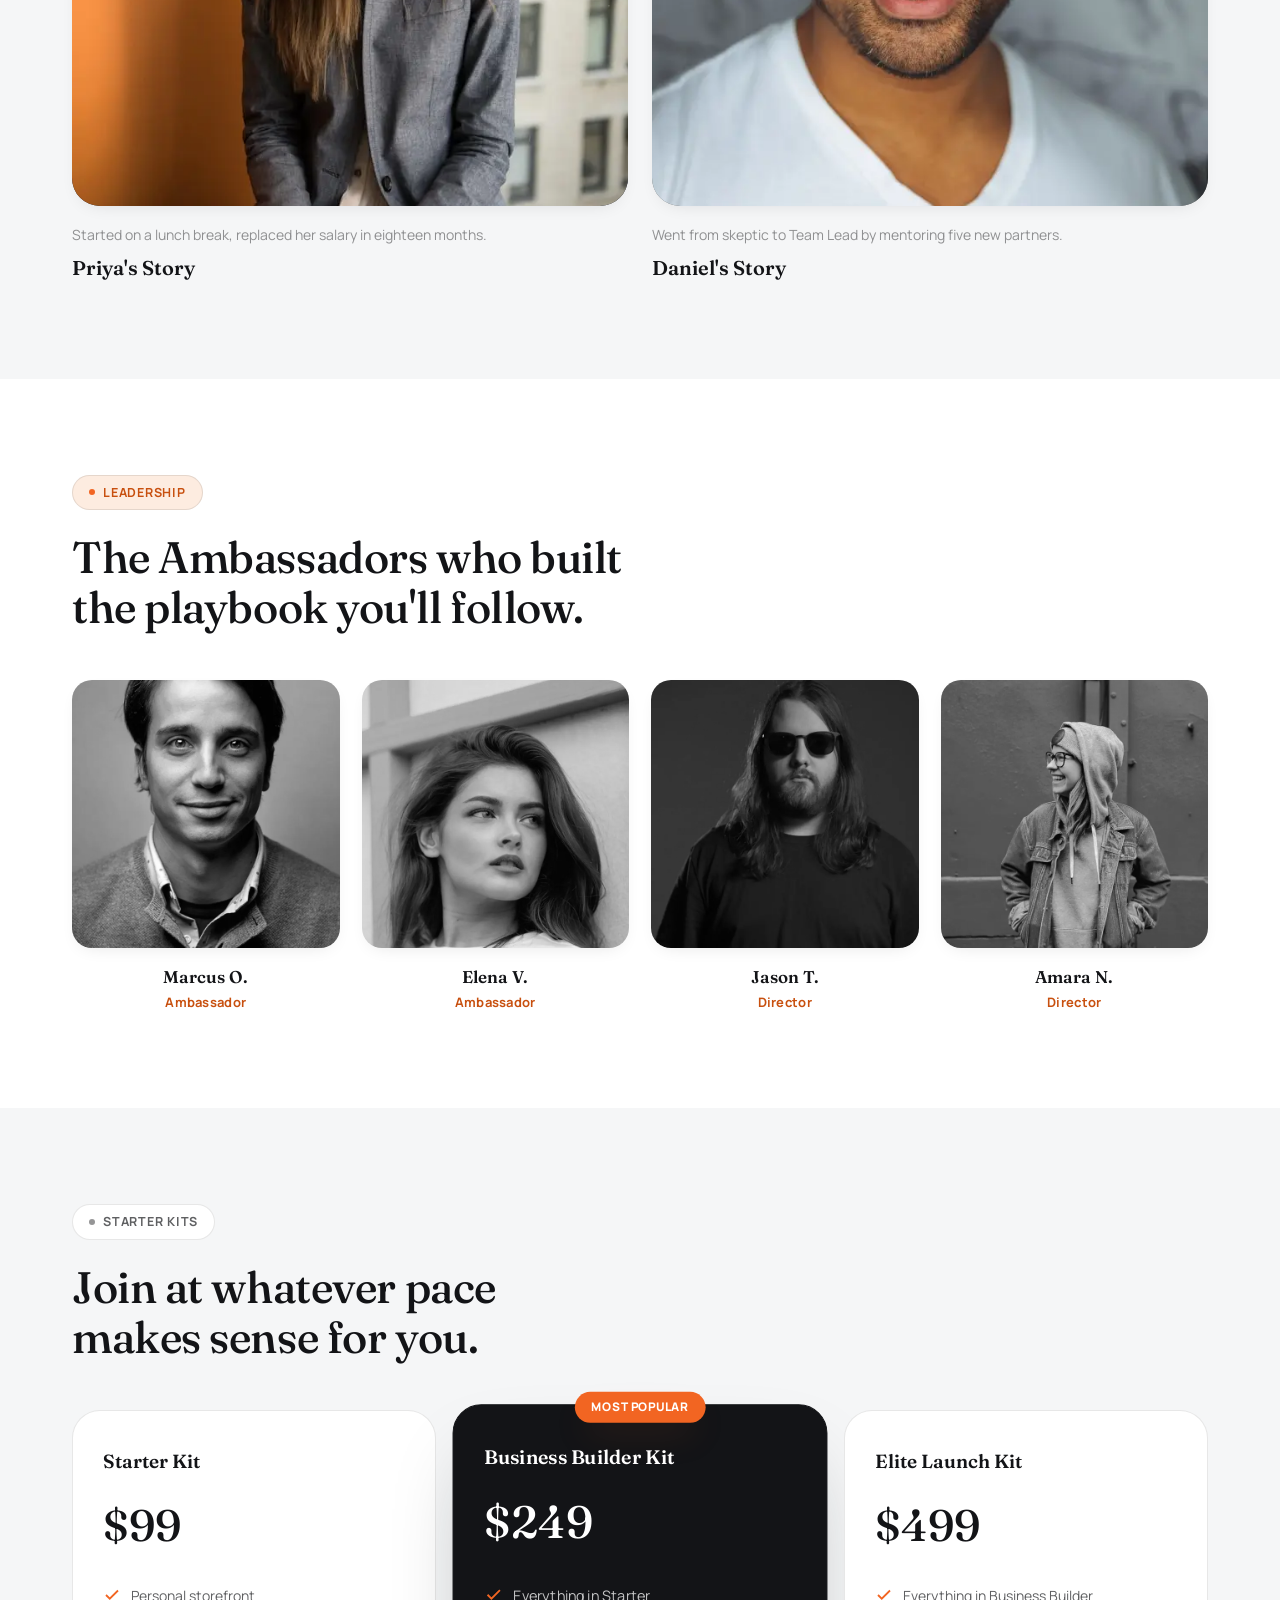
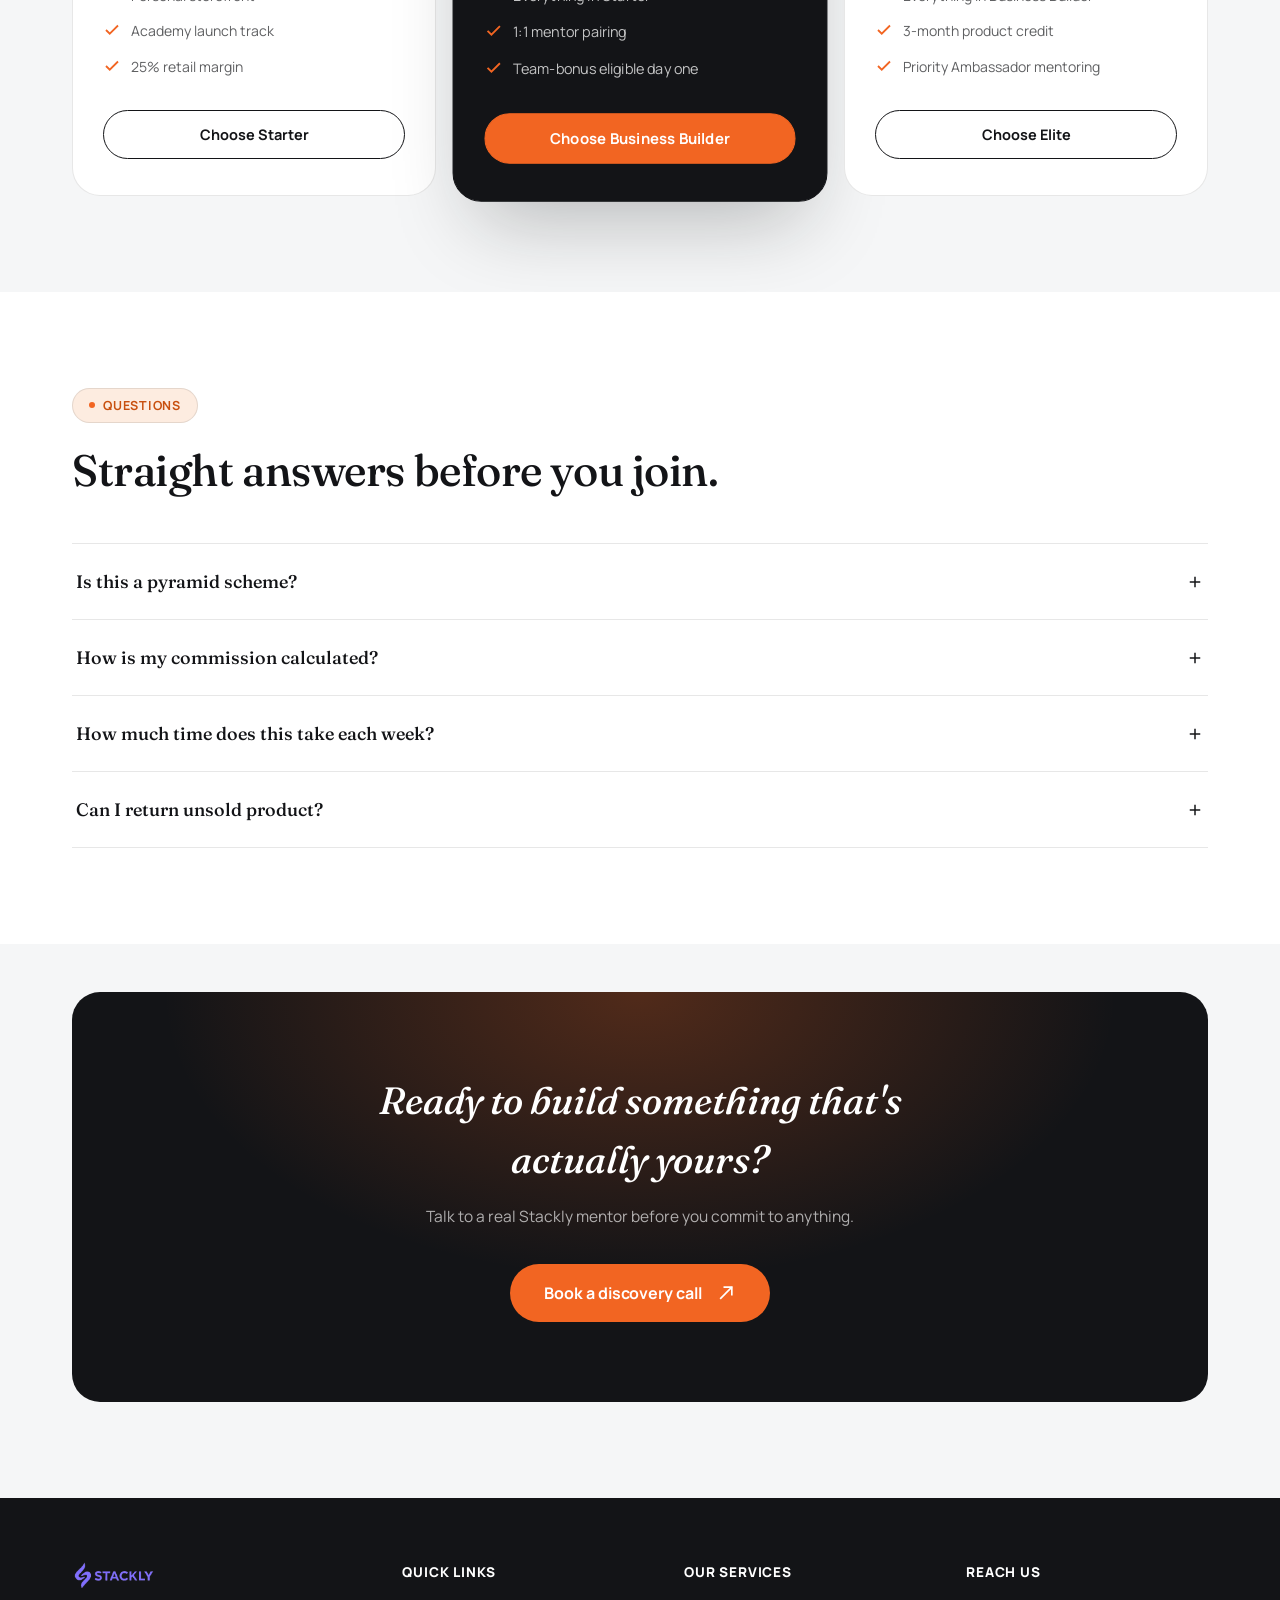
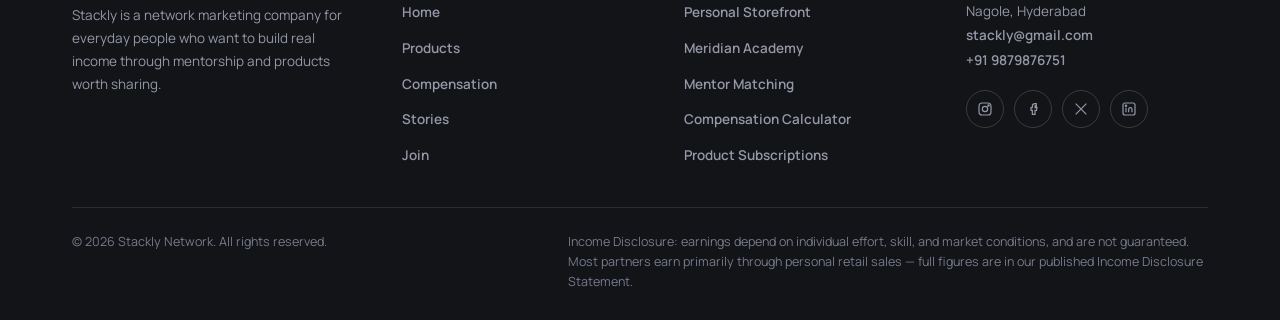
==== commit bd3361b6: "inserted" ====
--- a/index.html
+++ b/index.html
@@ -27,8 +27,8 @@
     <div class="header-right">
       <button class="roll-btn dark" onclick="window.location.href='login.html';">
         <span class="roll-text"><span class="roll-text-inner">
-          <span>Get started</span>
-          <span>Get started</span>
+          <span>Login</span>
+          <span>Login</span>
         </span></span>
         <span class="roll-arrow"><svg viewBox="0 0 24 24" fill="none" stroke="currentColor" stroke-width="2"><line x1="5" y1="19" x2="19" y2="5"/><polyline points="9 5 19 5 19 15"/></svg></span>
       </button>
@@ -52,8 +52,8 @@
       </div>
       <button class="roll-btn orange" onclick="window.location.href='Login.html';">
         <span class="roll-text"><span class="roll-text-inner">
-          <span>Get started</span>
-          <span>Get started</span>
+          <span>Login</span>
+          <span>Login</span>
         </span></span>
         <span class="roll-arrow"><svg viewBox="0 0 24 24" fill="none" stroke="currentColor" stroke-width="2"><line x1="5" y1="19" x2="19" y2="5"/><polyline points="9 5 19 5 19 15"/></svg></span>
       </button>
--- a/Style.css
+++ b/Style.css
@@ -139,6 +139,7 @@
   position:relative;
   display:inline-flex;
   align-items:center;
+  justify-content:center;
   gap:14px;
   padding:15px 26px;
   border-radius:var(--radius-pill);
